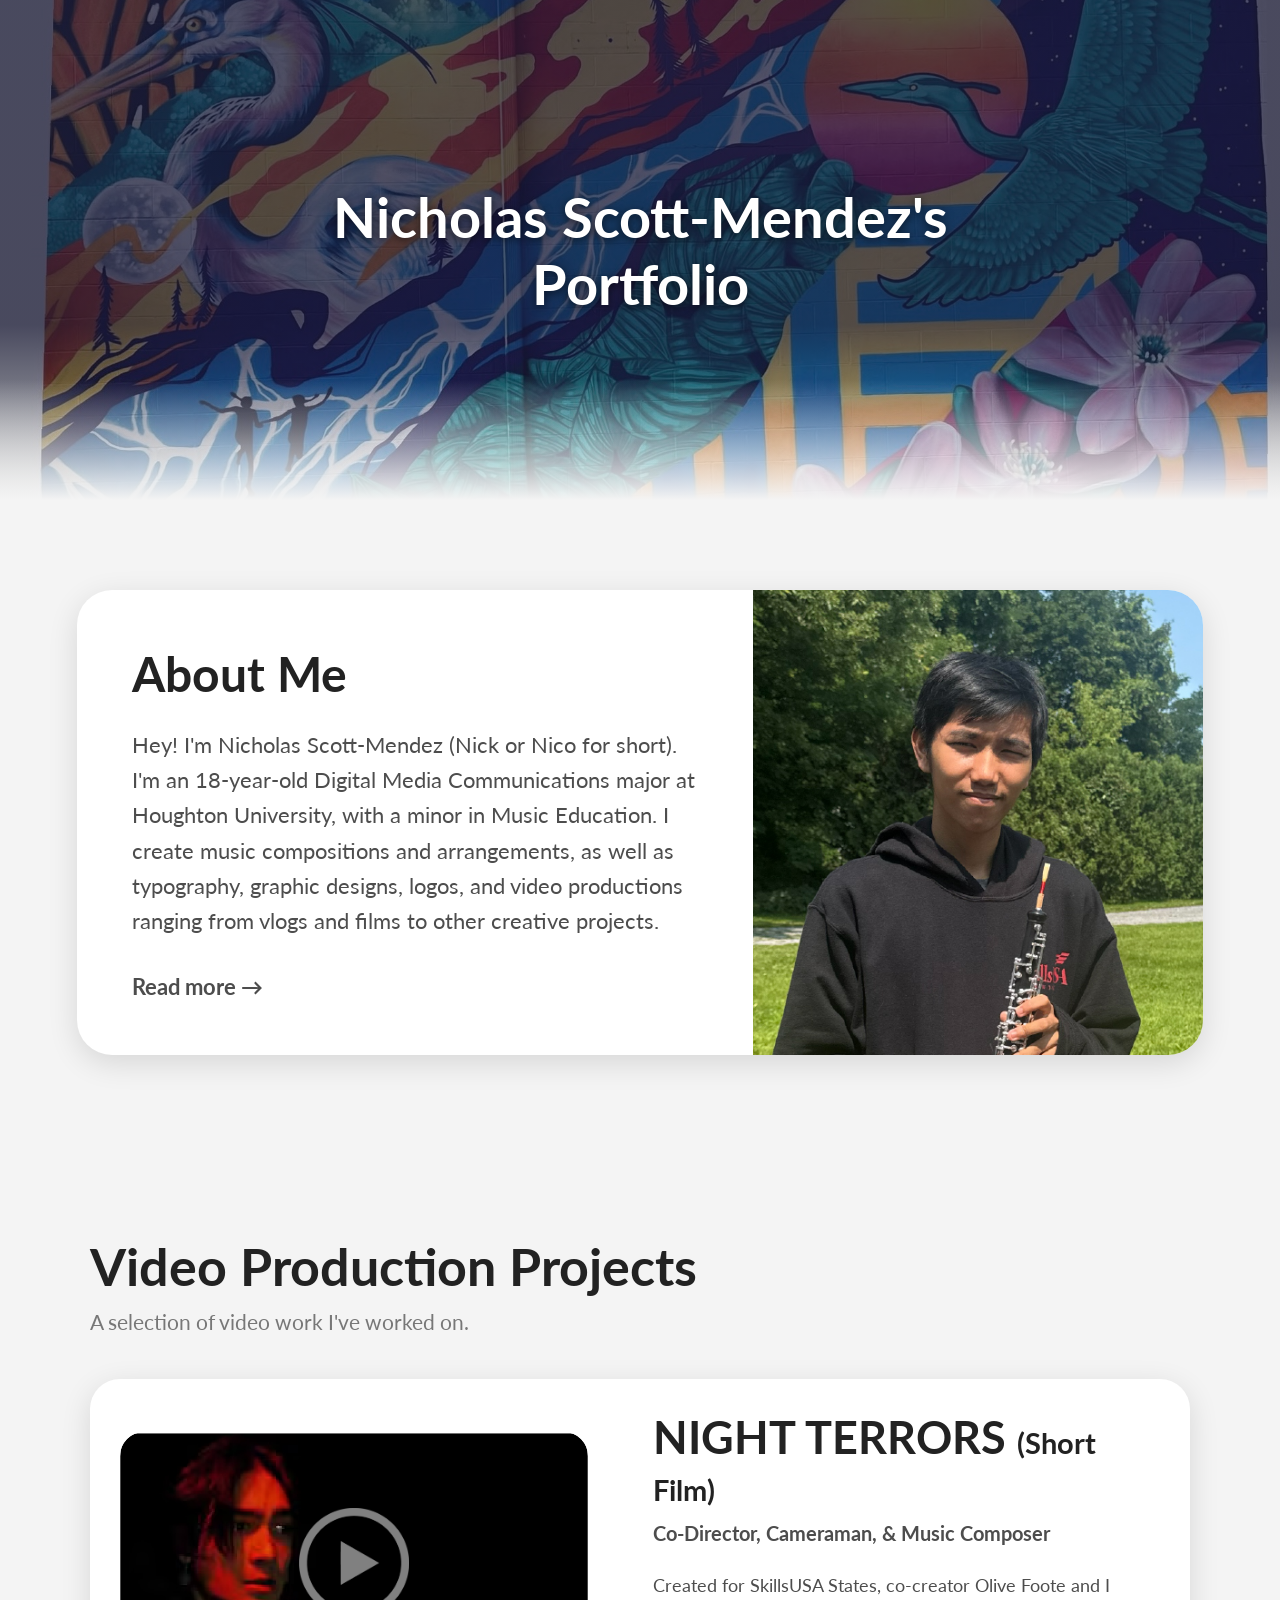
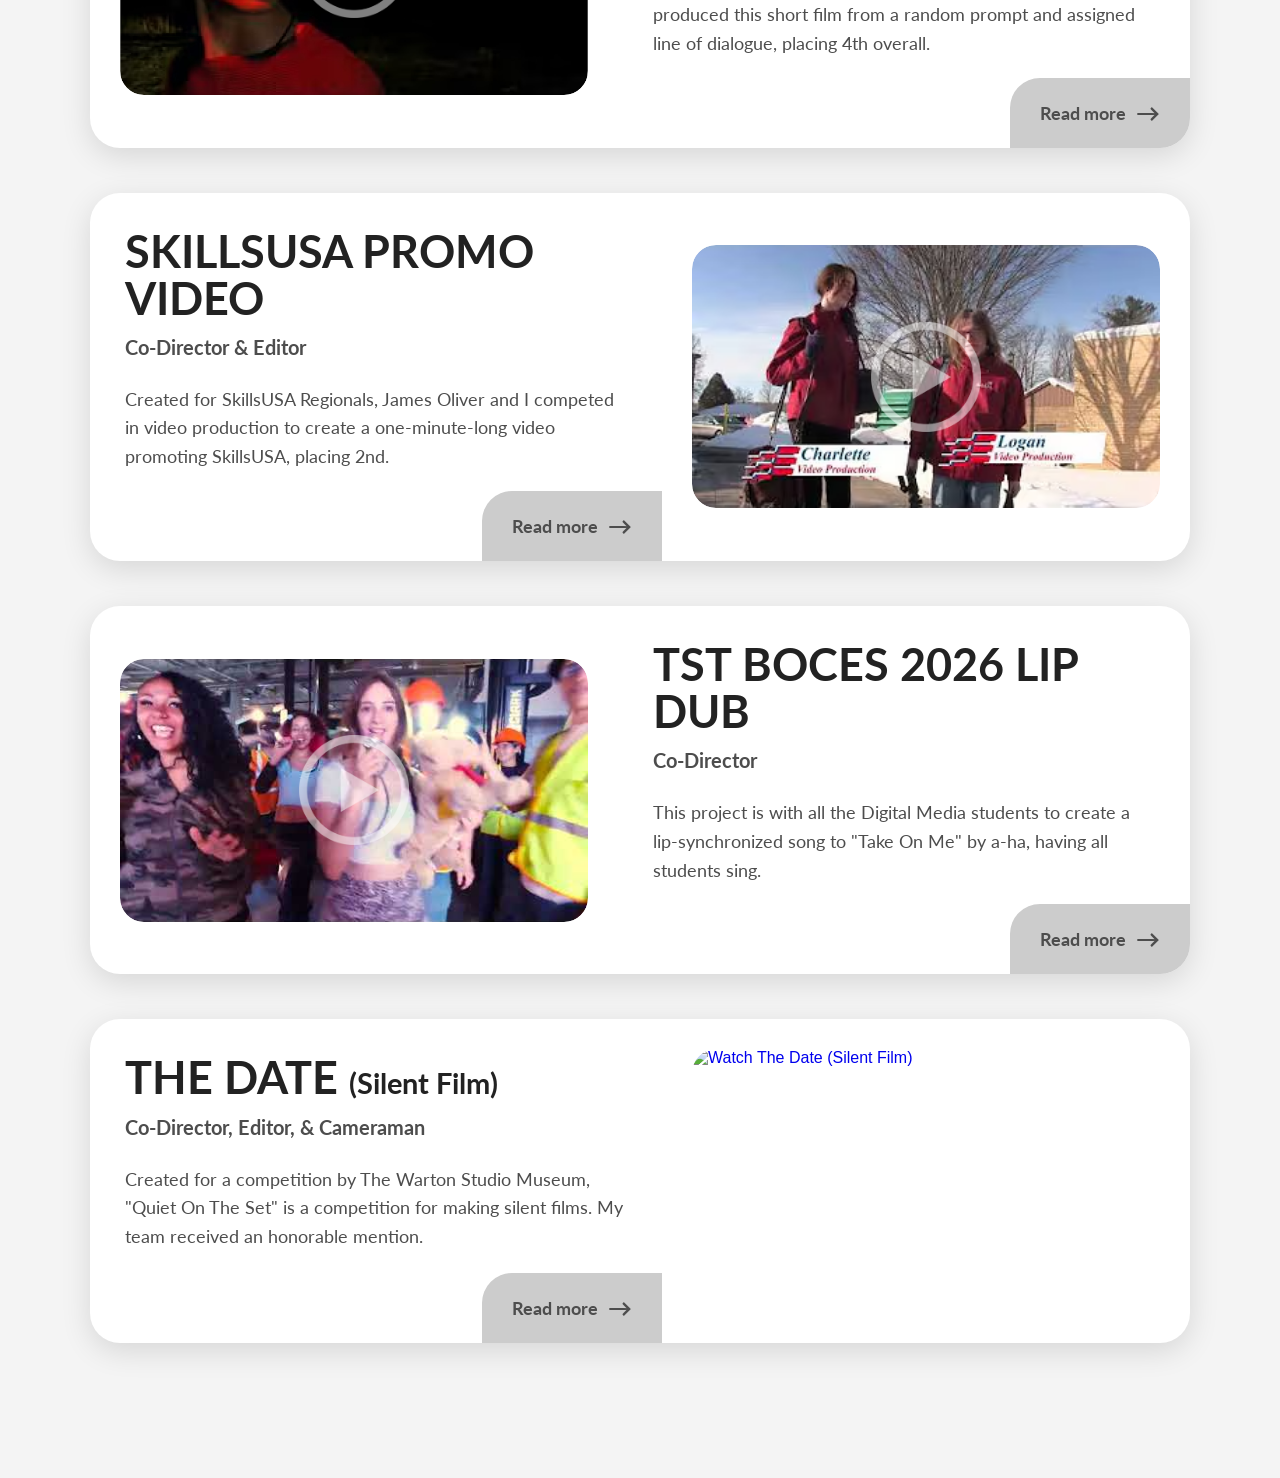
==== index.html @ 24c7ee13 "Add project card for 'The Date' silent film Added a new project card for 'The Date' silent film, inc" ====
<!DOCTYPE html>
<html lang="en">
<head>
    <meta charset="UTF-8">
    <meta name="viewport" content="width=device-width, initial-scale=1.0">

    <title>Nicholas Scott-Mendez's Portfolio</title>

    <link rel="stylesheet" href="style.css">
</head>

<body>

    <header class="banner">
        <h1>Nicholas Scott-Mendez's<br>Portfolio</h1>
    </header>


    <section class="about-section">

        <div class="about-card">

            <div class="about-content">

                <h2>About Me</h2>

                <p>
                    Hey! I'm Nicholas Scott-Mendez (Nick or Nico for short).
                    I'm an 18-year-old Digital Media Communications major at
                    Houghton University, with a minor in Music Education.
                    I create music compositions and arrangements, as well as
                    typography, graphic designs, logos, and video productions
                    ranging from vlogs and films to other creative projects.
                </p>

                <a href="about.html" class="read-more">
                    Read more →
                </a>

            </div>

            <div class="about-image">
                <img
                    src="assets/about/me.jpg"
                    alt="Nicholas Scott-Mendez"
                >
            </div>

        </div>

    </section>


    <section class="projects-section">

        <div class="section-heading">
            <h2>Video Production Projects</h2>
            <p>A selection of video work I've worked on.</p>
        </div>


        <article class="project-card">

            <div class="project-media">

                <a
                    href="https://www.youtube.com/watch?v=bDzJEKJigNI"
                    class="project-video-link"
                    target="_blank"
                    rel="noopener noreferrer"
                >

                    <img
                        class="project-thumbnail"
                        src="assets/projects/night-terrors.jpg"
                        alt="Watch Night Terrors short film"
                    >

                    <img
                        class="play-button"
                        src="assets/projects/PlayPauseButton.png"
                        alt=""
                    >

                </a>

            </div>


            <div class="project-info">

                <h3>
                    NIGHT TERRORS
                    <span>(Short Film)</span>
                </h3>

                <h4>
                    Co-Director, Cameraman, &amp; Music Composer
                </h4>

                <p>
                    Created for SkillsUSA States, co-creator Olive Foote
                    and I produced this short film from a random prompt
                    and assigned line of dialogue, placing 4th overall.
                </p>

                <a
                    href="https://www.youtube.com/watch?v=bDzJEKJigNI"
                    class="project-read-more"
                    target="_blank"
                    rel="noopener noreferrer"
                >
                    <span>Read more</span>
                    <span class="arrow">→</span>
                </a>

            </div>

        </article>

        <article class="project-card reverse">

    <div class="project-media">

        <a
            href="https://www.youtube.com/watch?v=kdyuIx5L37I"
            class="project-video-link"
            target="_blank"
            rel="noopener noreferrer"
        >

            <img
                class="project-thumbnail"
                src="assets/projects/skillsusa-promo.jpg"
                alt="Watch SkillsUSA Promo Video"
            >

            <img
                class="play-button"
                src="assets/projects/PlayPauseButton.png"
                alt=""
            >

        </a>

    </div>


    <div class="project-info">

        <h3>SKILLSUSA PROMO VIDEO</h3>

        <h4>Co-Director &amp; Editor</h4>

        <p>
            Created for SkillsUSA Regionals, James Oliver and I competed
            in video production to create a one-minute-long video
            promoting SkillsUSA, placing 2nd.
        </p>

        <a
            href="https://www.youtube.com/watch?v=kdyuIx5L37I"
            class="project-read-more"
            target="_blank"
            rel="noopener noreferrer"
        >
            <span>Read more</span>
            <span class="arrow">→</span>
        </a>

    </div>

</article>

        <article class="project-card">

    <div class="project-media">

        <a
            href="https://www.youtube.com/watch?v=pOxipVMF8qc"
            class="project-video-link"
            target="_blank"
            rel="noopener noreferrer"
        >

            <img
                class="project-thumbnail"
                src="assets/projects/tst-boces-lip-dub.jpg"
                alt="Watch TST BOCES 2026 Lip Dub"
            >

            <img
                class="play-button"
                src="assets/projects/PlayPauseButton.png"
                alt=""
            >

        </a>

    </div>


    <div class="project-info">

        <h3>TST BOCES 2026 LIP DUB</h3>

        <h4>Co-Director</h4>

        <p>
            This project is with all the Digital Media students to create
            a lip-synchronized song to "Take On Me" by a-ha, having all
            students sing.
        </p>

        <a
            href="https://www.youtube.com/watch?v=pOxipVMF8qc"
            class="project-read-more"
            target="_blank"
            rel="noopener noreferrer"
        >
            <span>Read more</span>
            <span class="arrow">→</span>
        </a>

    </div>

</article>

        <article class="project-card reverse">

    <div class="project-media">

        <a
            href="https://www.youtube.com/watch?v=2PKWmDkMCZw"
            class="project-video-link"
            target="_blank"
            rel="noopener noreferrer"
        >

            <img
                class="project-thumbnail"
                src="assets/projects/the-date.jpg"
                alt="Watch The Date (Silent Film)"
            >

            <img
                class="play-button"
                src="assets/projects/PlayPauseButton.png"
                alt=""
            >

        </a>

    </div>


    <div class="project-info">

        <h3>THE DATE <span>(Silent Film)</span></h3>

        <h4>Co-Director, Editor, &amp; Cameraman</h4>

        <p>
            Created for a competition by The Warton Studio Museum,
            "Quiet On The Set" is a competition for making silent films.
            My team received an honorable mention.
        </p>

        <a
            href="https://www.youtube.com/watch?v=2PKWmDkMCZw"
            class="project-read-more"
            target="_blank"
            rel="noopener noreferrer"
        >
            <span>Read more</span>
            <span class="arrow">→</span>
        </a>

    </div>

</article>

        
    </section>


</body>
</html>
---- style.css ----
@import url('https://fonts.googleapis.com/css2?family=Lato:wght@700&display=swap');


/* =================================
   General
   ================================= */

* {
    box-sizing: border-box;
}

body {
    margin: 0;

    font-family: Arial, sans-serif;

    background: #f4f4f4;

    color: #222222;
}


/* =================================
   Homepage Banner
   ================================= */

.banner {
    height: 500px;

    background-image:
        linear-gradient(
            to bottom,
            rgba(20, 20, 50, 0.70) 0%,
            rgba(20, 20, 50, 0.70) 65%,
            rgba(20, 20, 50, 0.00) 100%
        ),
        url("assets/banner/banner.jpg");

    background-size: cover;
    background-position: center;

    display: flex;

    align-items: center;
    justify-content: center;

    text-align: center;

    position: relative;
}

.banner h1 {
    position: relative;

    z-index: 1;

    margin: 0;

    color: white;

    font-family: "Lato", sans-serif;

    font-size: 56px;
    font-weight: 700;

    text-shadow: 0 2px 8px rgba(0, 0, 0, 0.6);
}


/* Banner fade */

.banner::after {
    content: "";

    position: absolute;

    left: 0;
    right: 0;
    bottom: 0;

    height: 120px;

    background:
        linear-gradient(
            to bottom,
            rgba(244, 244, 244, 0),
            #f4f4f4
        );

    pointer-events: none;
}


/* =================================
   Homepage About Section
   ================================= */

.about-section {
    padding: 90px 6%;

    background: #f4f4f4;
}

.about-card {
    max-width: 1300px;

    margin: 0 auto;

    display: flex;

    align-items: stretch;

    background: #ffffff;

    border-radius: 35px;

    overflow: hidden;

    box-shadow:
        0 8px 30px rgba(0, 0, 0, 0.12);
}

.about-content {
    flex: 1;

    padding: 55px;
}

.about-content h2 {
    margin: 0 0 25px;

    font-family: "Lato", sans-serif;

    font-size: 48px;
    font-weight: 700;
}

.about-content p {
    margin: 0 0 35px;

    font-family: "Lato", sans-serif;

    font-size: 22px;

    line-height: 1.6;

    color: #4d4d4d;
}

.read-more {
    font-family: "Lato", sans-serif;

    font-size: 22px;
    font-weight: 700;

    color: #4d4d4d;

    text-decoration: none;
}

.read-more:hover {
    text-decoration: underline;
}

.about-image {
    width: 40%;

    min-height: 350px;
}

.about-image img {
    width: 100%;
    height: 100%;

    object-fit: cover;

    object-position: center;

    display: block;
}


/* =================================
   Navigation
   ================================= */

.navbar {
    width: 100%;

    display: flex;

    justify-content: center;
    align-items: center;

    gap: 40px;

    padding: 22px 30px;

    background: #ffffff;

    box-shadow:
        0 2px 10px rgba(0, 0, 0, 0.08);
}

.navbar a {
    font-family: "Lato", sans-serif;

    font-size: 20px;
    font-weight: 700;

    color: #4d4d4d;

    text-decoration: none;

    transition: color 0.2s ease;
}

.navbar a:hover,
.navbar a.active {
    color: #333366;
}


/* =================================
   About Page
   ================================= */

.about-page {
    max-width: 1200px;

    margin: 0 auto;

    padding: 80px 6%;
}

.about-header {
    text-align: center;

    margin-bottom: 70px;
}

.about-header h1 {
    margin: 0 0 15px;

    font-family: "Lato", sans-serif;

    font-size: 64px;
    font-weight: 700;

    color: #222222;
}

.about-header p {
    margin: 0;

    font-family: "Lato", sans-serif;

    font-size: 22px;

    color: #4d4d4d;
}


/* About introduction */

.about-introduction {
    display: flex;

    align-items: stretch;

    margin-bottom: 90px;

    background: #ffffff;

    border-radius: 35px;

    overflow: hidden;

    box-shadow:
        0 8px 30px rgba(0, 0, 0, 0.12);
}

.about-introduction-image {
    width: 40%;

    min-height: 400px;
}

.about-introduction-image img {
    width: 100%;
    height: 100%;

    display: block;

    object-fit: cover;
}

.about-introduction-text {
    flex: 1;

    padding: 55px;
}

.about-introduction-text h2 {
    margin: 0 0 25px;

    font-family: "Lato", sans-serif;

    font-size: 46px;
    font-weight: 700;

    color: #222222;
}

.about-introduction-text p {
    margin: 0 0 25px;

    font-family: "Lato", sans-serif;

    font-size: 21px;

    line-height: 1.7;

    color: #4d4d4d;
}


/* =================================
   About Page Chat Sections
   ================================= */

.conversation-section {
    margin-bottom: 100px;
}

.conversation-title {
    margin-bottom: 50px;
}

.conversation-title h2 {
    margin: 0 0 10px;

    font-family: "Lato", sans-serif;

    font-size: 44px;
    font-weight: 700;

    color: #222222;
}

.conversation-title p {
    margin: 0;

    font-family: "Lato", sans-serif;

    font-size: 20px;

    color: #777777;
}


/* Questions - right side */

.chat-question {
    width: fit-content;

    max-width: 70%;

    margin: 0 0 25px auto;

    padding: 18px 25px;

    background: #333366;

    color: #ffffff;

    border-radius: 25px 25px 6px 25px;

    box-shadow:
        0 4px 15px rgba(0, 0, 0, 0.10);
}

.chat-question p {
    margin: 0;

    font-family: "Lato", sans-serif;

    font-size: 20px;
    font-weight: 700;

    line-height: 1.5;
}


/* Answers - left side */

.chat-answer {
    width: fit-content;

    max-width: 75%;

    margin: 0 auto 40px 0;

    padding: 22px 28px;

    background: #ffffff;

    color: #4d4d4d;

    border-radius: 25px 25px 25px 6px;

    box-shadow:
        0 6px 22px rgba(0, 0, 0, 0.10);
}

.chat-answer p {
    margin: 0 0 18px;

    font-family: "Lato", sans-serif;

    font-size: 20px;

    line-height: 1.7;
}

.chat-answer p:last-child {
    margin-bottom: 0;
}


/* =================================
   Video Production Projects
   ================================= */

.projects-section {
    padding: 90px 6%;

    background: #f4f4f4;
}

.section-heading {
    max-width: 1100px;

    margin: 0 auto 45px;
}

.section-heading h2 {
    margin: 0 0 12px;

    font-family: "Lato", sans-serif;

    font-size: 52px;
    font-weight: 700;

    color: #222222;
}

.section-heading p {
    margin: 0;

    font-family: "Lato", sans-serif;

    font-size: 21px;

    color: #777777;
}


/* =================================
   Project Card
   ================================= */

.project-card {
    position: relative;

    display: flex;

    align-items: stretch;

    max-width: 1100px;

    margin: 0 auto 45px;

    background: #ffffff;

    border-radius: 30px;

    overflow: hidden;

    box-shadow:
        0 8px 30px rgba(0, 0, 0, 0.12);
}


/* Alternate project */

.project-card.reverse {
    flex-direction: row-reverse;
}


/* =================================
   Project Thumbnail
   ================================= */

.project-media {
    width: 48%;

    padding: 30px;

    display: flex;

    align-items: center;
    justify-content: center;
}

.project-video-link {
    position: relative;

    display: block;

    width: 100%;

    aspect-ratio: 16 / 9;

    overflow: hidden;

    cursor: pointer;

    border-radius: 24px;

    text-decoration: none;
}

.project-thumbnail {
    width: 100%;
    height: 100%;

    display: block;

    object-fit: cover;

    border-radius: 24px;

    transition:
        transform 0.25s ease;
}

.project-video-link:hover .project-thumbnail {
    transform: scale(1.025);
}


/* =================================
   Play / Pause Button
   ================================= */

.play-button {
    position: absolute;

    left: 50%;
    top: 50%;

    width: 110px;
    height: 110px;

    transform: translate(-50%, -50%);

    pointer-events: none;

    transition:
        transform 0.25s ease,
        opacity 0.25s ease;
}

.project-video-link:hover .play-button {
    transform:
        translate(-50%, -50%)
        scale(1.08);
}


/* =================================
   Project Information
   ================================= */

.project-info {
    position: relative;

    flex: 1;

    padding: 35px 35px 90px;
}

.project-info h3 {
    margin: 0 0 12px;

    font-family: "Lato", sans-serif;

    font-size: clamp(32px, 3.5vw, 52px);

    font-weight: 700;

    line-height: 1.05;

    color: #222222;
}

.project-info h3 span {
    font-size: 0.65em;
}

.project-info h4 {
    margin: 0 0 25px;

    font-family: "Lato", sans-serif;

    font-size: 20px;
    font-weight: 700;

    line-height: 1.3;

    color: #4d4d4d;
}

.project-info p {
    margin: 0;

    font-family: "Lato", sans-serif;

    font-size: 18px;

    line-height: 1.6;

    color: #4d4d4d;
}


/* =================================
   Project Read More
   ================================= */

.project-read-more {
    position: absolute;

    right: 0;
    bottom: 0;

    width: 180px;
    height: 70px;

    display: flex;

    align-items: center;
    justify-content: center;

    gap: 10px;

    background: #cccccc;

    color: #4d4d4d;

    font-family: "Lato", sans-serif;

    font-size: 18px;
    font-weight: 700;

    text-decoration: none;

    border-top-left-radius: 30px;

    transition:
        background 0.2s ease,
        color 0.2s ease;
}

.project-read-more:hover {
    background: #bdbdbd;

    color: #222222;
}

.project-read-more .arrow {
    font-size: 24px;

    line-height: 1;
}


/* =================================
   Footer
   ================================= */

.footer {
    padding: 40px;

    text-align: center;

    color: #777777;

    font-family: "Lato", sans-serif;
}


/* =================================
   Mobile
   ================================= */

@media (max-width: 800px) {

    /* Banner */

    .banner {
        height: 400px;
    }

    .banner h1 {
        font-size: 42px;
    }


    /* Homepage About */

    .about-card {
        flex-direction: column;
    }

    .about-image {
        width: 100%;

        height: 350px;

        min-height: 0;
    }


    /* About page */

    .about-page {
        padding: 60px 5%;
    }

    .about-header h1 {
        font-size: 48px;
    }

    .about-introduction {
        flex-direction: column;
    }

    .about-introduction-image {
        width: 100%;

        height: 350px;

        min-height: 0;
    }

    .about-introduction-text {
        padding: 35px;
    }

    .about-introduction-text h2 {
        font-size: 38px;
    }


    /* Chat bubbles */

    .chat-question,
    .chat-answer {
        max-width: 90%;
    }

    .chat-question p,
    .chat-answer p {
        font-size: 18px;
    }


    /* Projects */

    .projects-section {
        padding: 70px 5%;
    }

    .section-heading h2 {
        font-size: 40px;
    }

    .project-card,
    .project-card.reverse {
        flex-direction: column;
    }

    .project-media {
        width: 100%;

        padding: 25px;
    }

    .project-video-link {
        aspect-ratio: 16 / 9;
    }

    .project-info {
        padding: 30px 30px 90px;
    }

    .project-info h3 {
        font-size: 38px;
    }

    .project-info h4 {
        font-size: 18px;
    }

    .project-info p {
        font-size: 17px;
    }

    .project-read-more {
        width: 170px;

        height: 65px;
    }

    .play-button {
        width: 85px;
        height: 85px;
    }
}
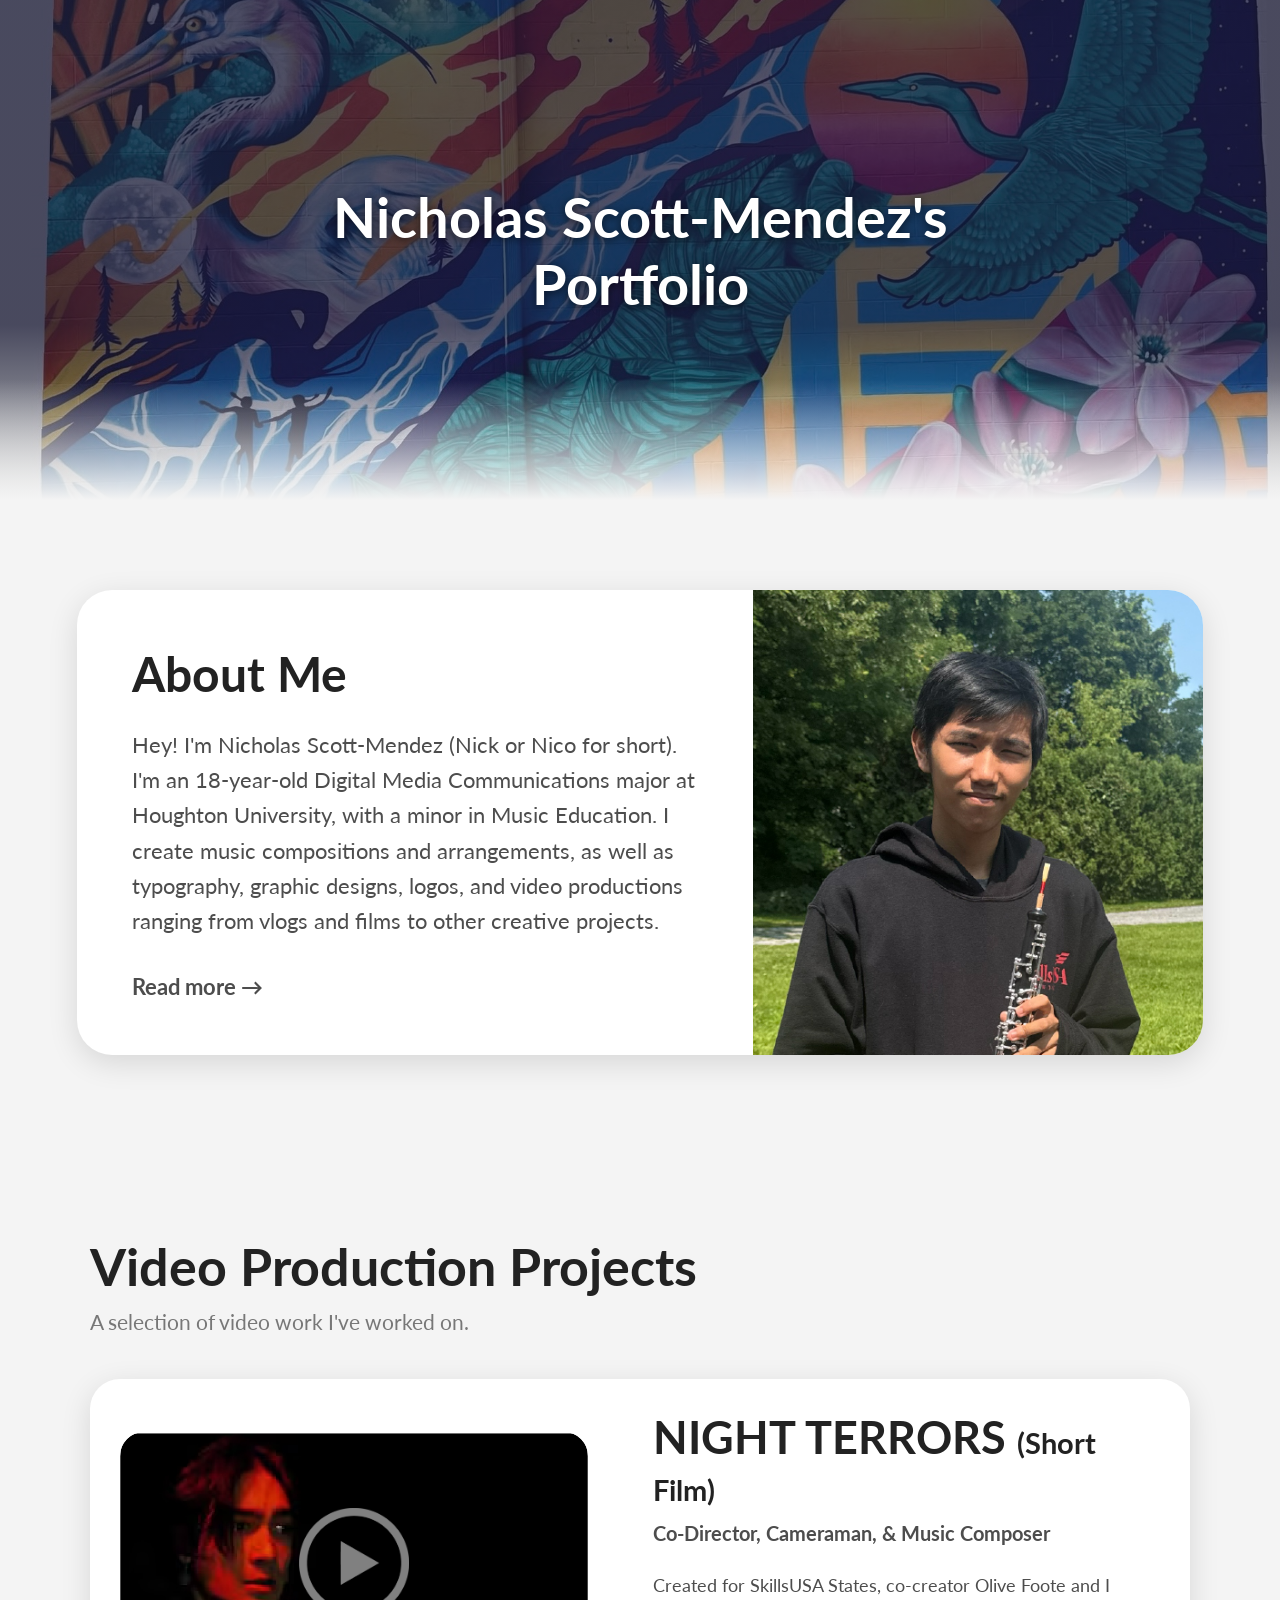
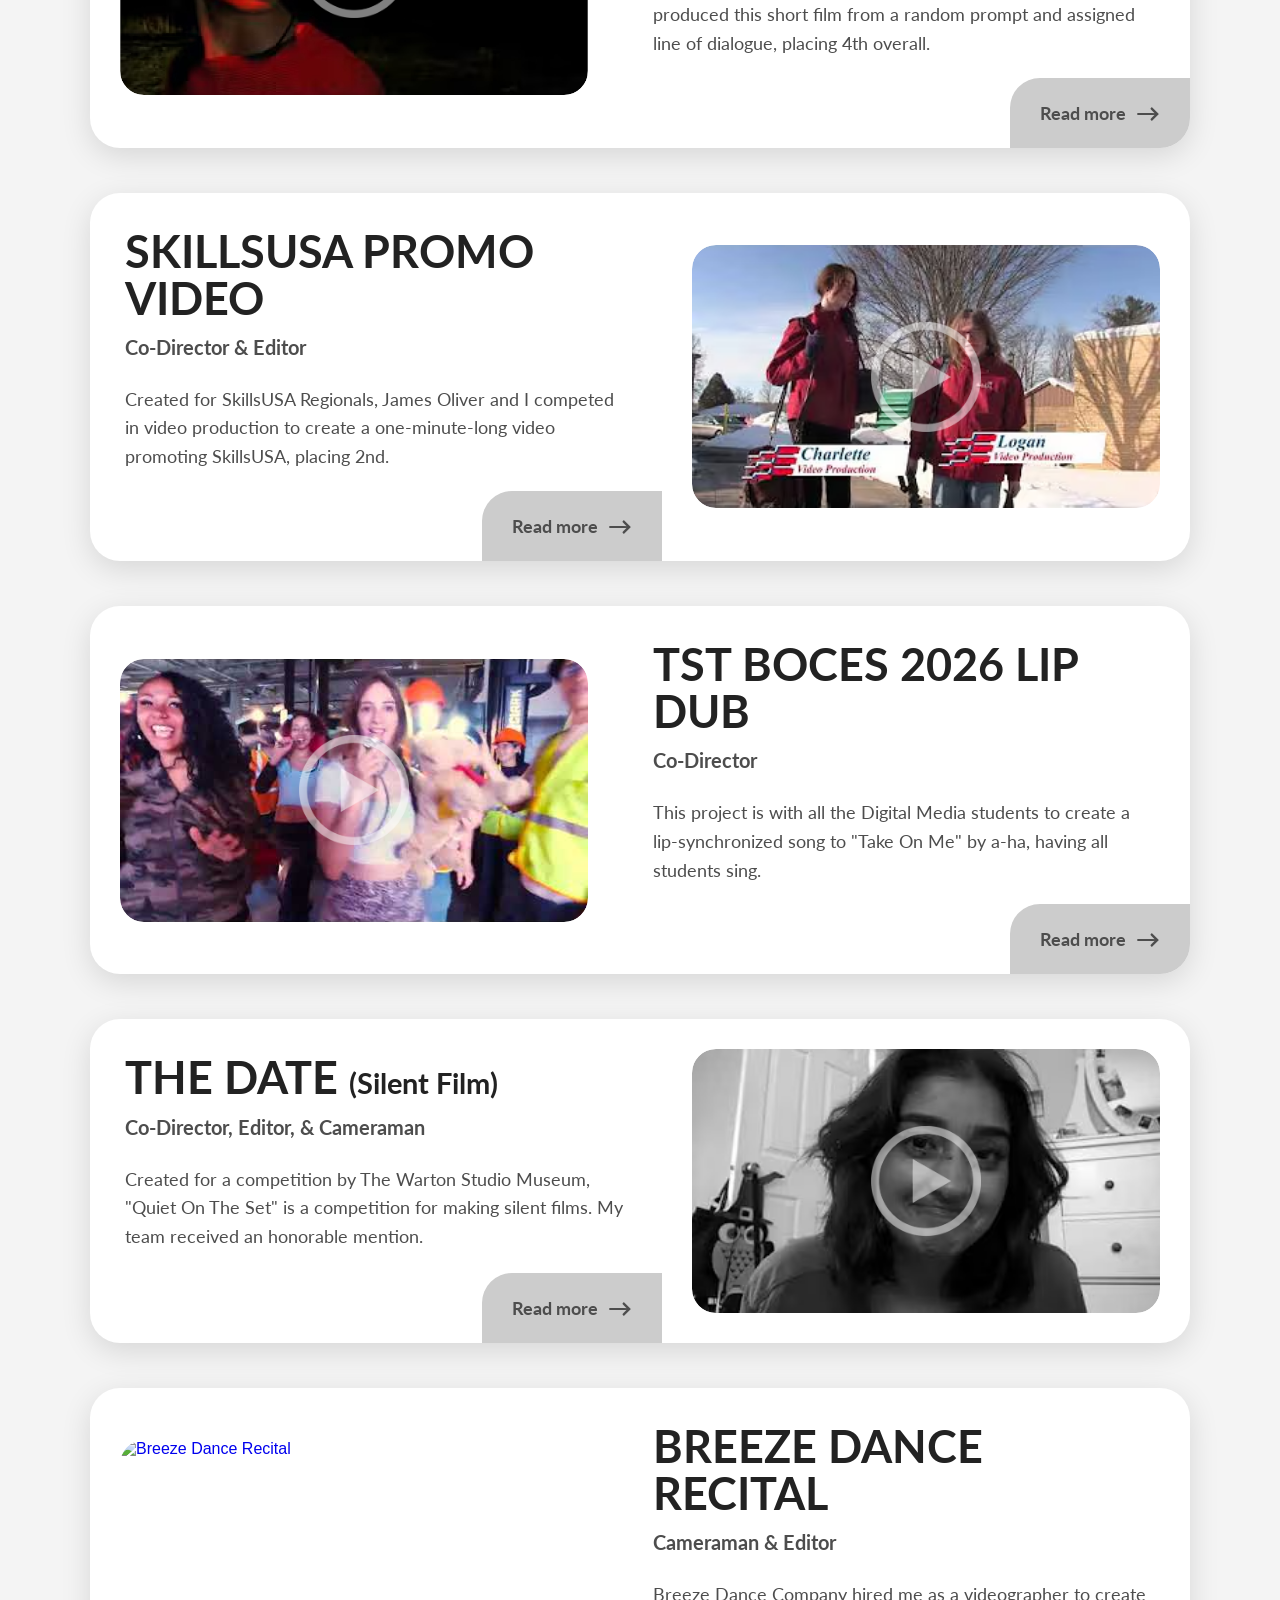
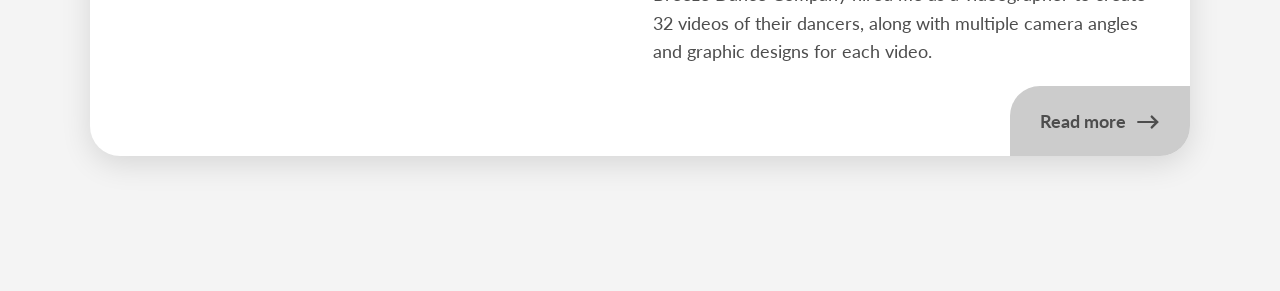
==== commit 202c130a: "Add Breeze Dance Recital project card Added a new project card for the Breeze Dance Recital, includi" ====
--- a/index.html
+++ b/index.html
@@ -280,6 +280,59 @@
 
 </article>
 
+        <article class="project-card">
+
+    <div class="project-media">
+
+        <a
+            href="YOUR_BREEZE_VIDEO_LINK"
+            class="project-video-link"
+            target="_blank"
+            rel="noopener noreferrer"
+        >
+
+            <img
+                class="project-thumbnail"
+                src="assets/projects/breeze-dance-recital.jpg"
+                alt="Breeze Dance Recital"
+            >
+
+            <img
+                class="play-button"
+                src="assets/projects/PlayPauseButton.png"
+                alt=""
+            >
+
+        </a>
+
+    </div>
+
+
+    <div class="project-info">
+
+        <h3>BREEZE DANCE RECITAL</h3>
+
+        <h4>Cameraman &amp; Editor</h4>
+
+        <p>
+            Breeze Dance Company hired me as a videographer to create
+            32 videos of their dancers, along with multiple camera angles
+            and graphic designs for each video.
+        </p>
+
+        <a
+            href="YOUR_BREEZE_VIDEO_LINK"
+            class="project-read-more"
+            target="_blank"
+            rel="noopener noreferrer"
+        >
+            <span>Read more</span>
+            <span class="arrow">→</span>
+        </a>
+
+    </div>
+
+</article>
         
     </section>
 
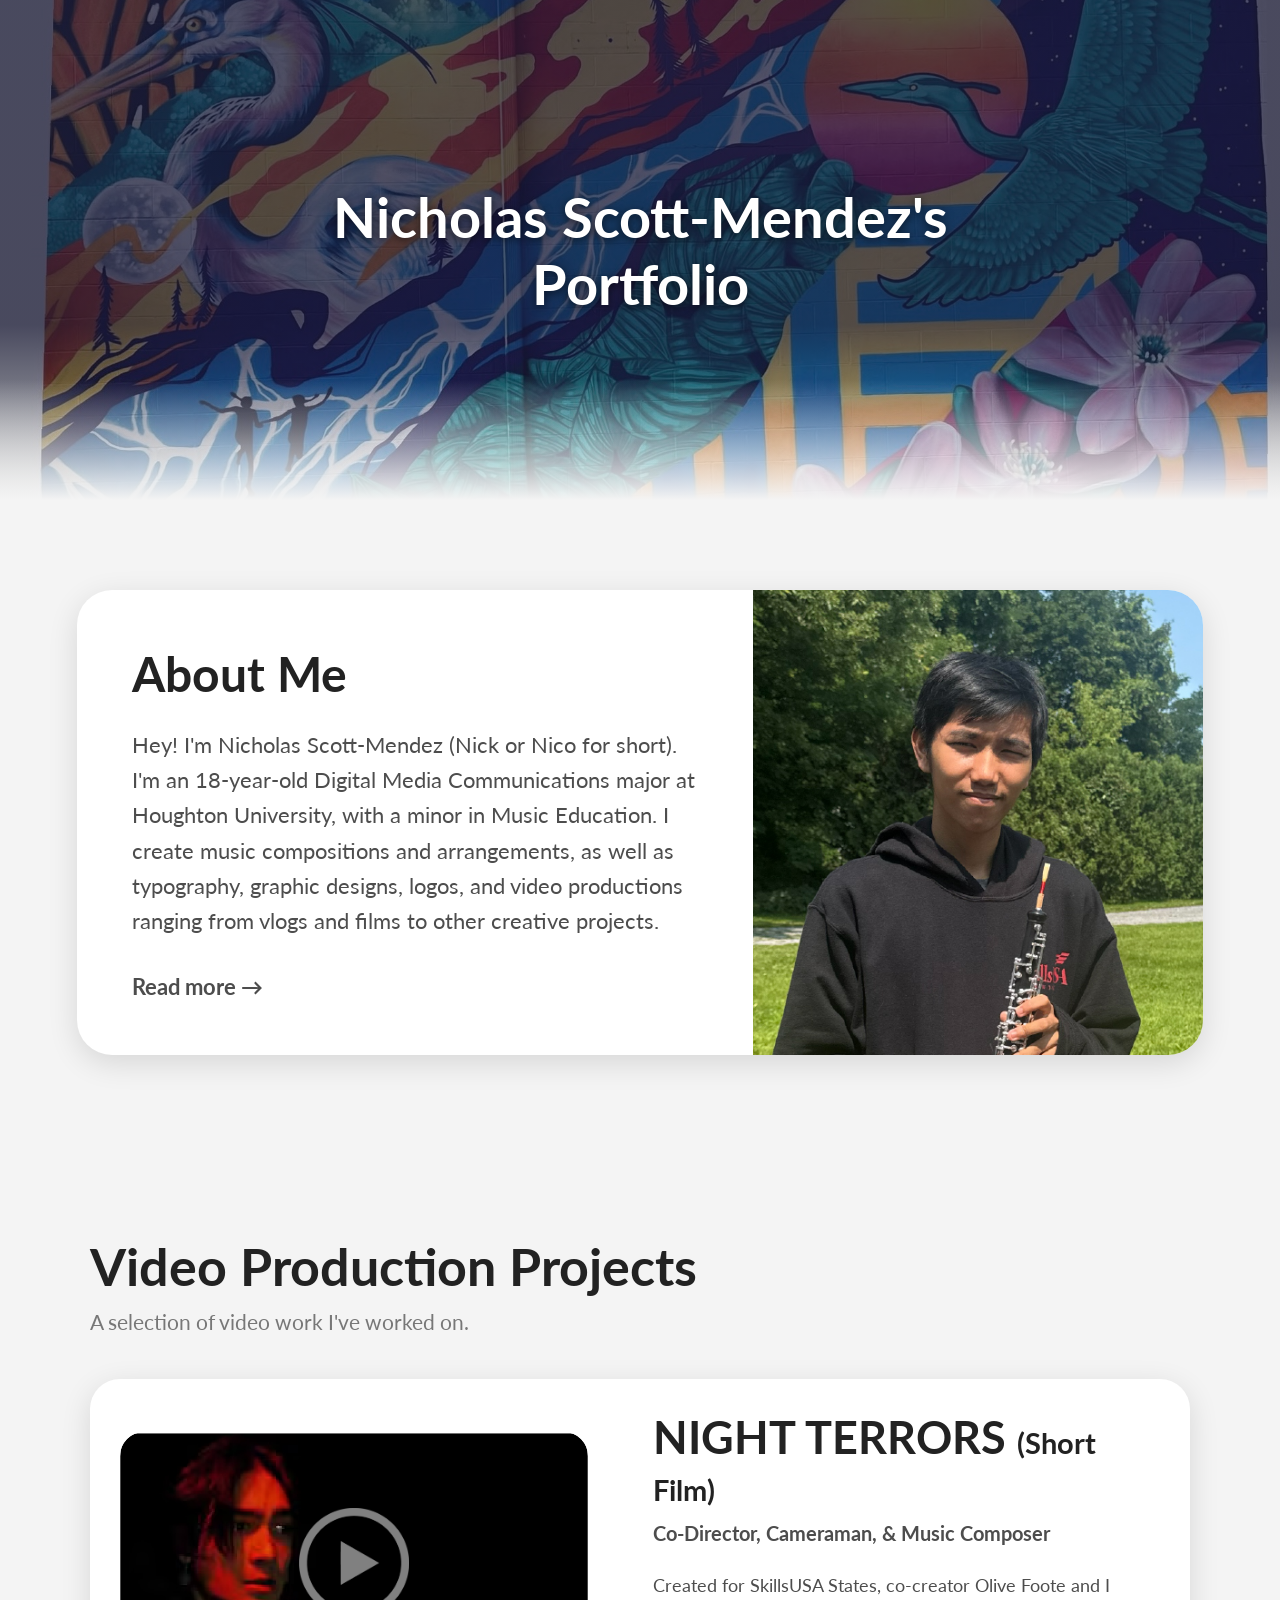
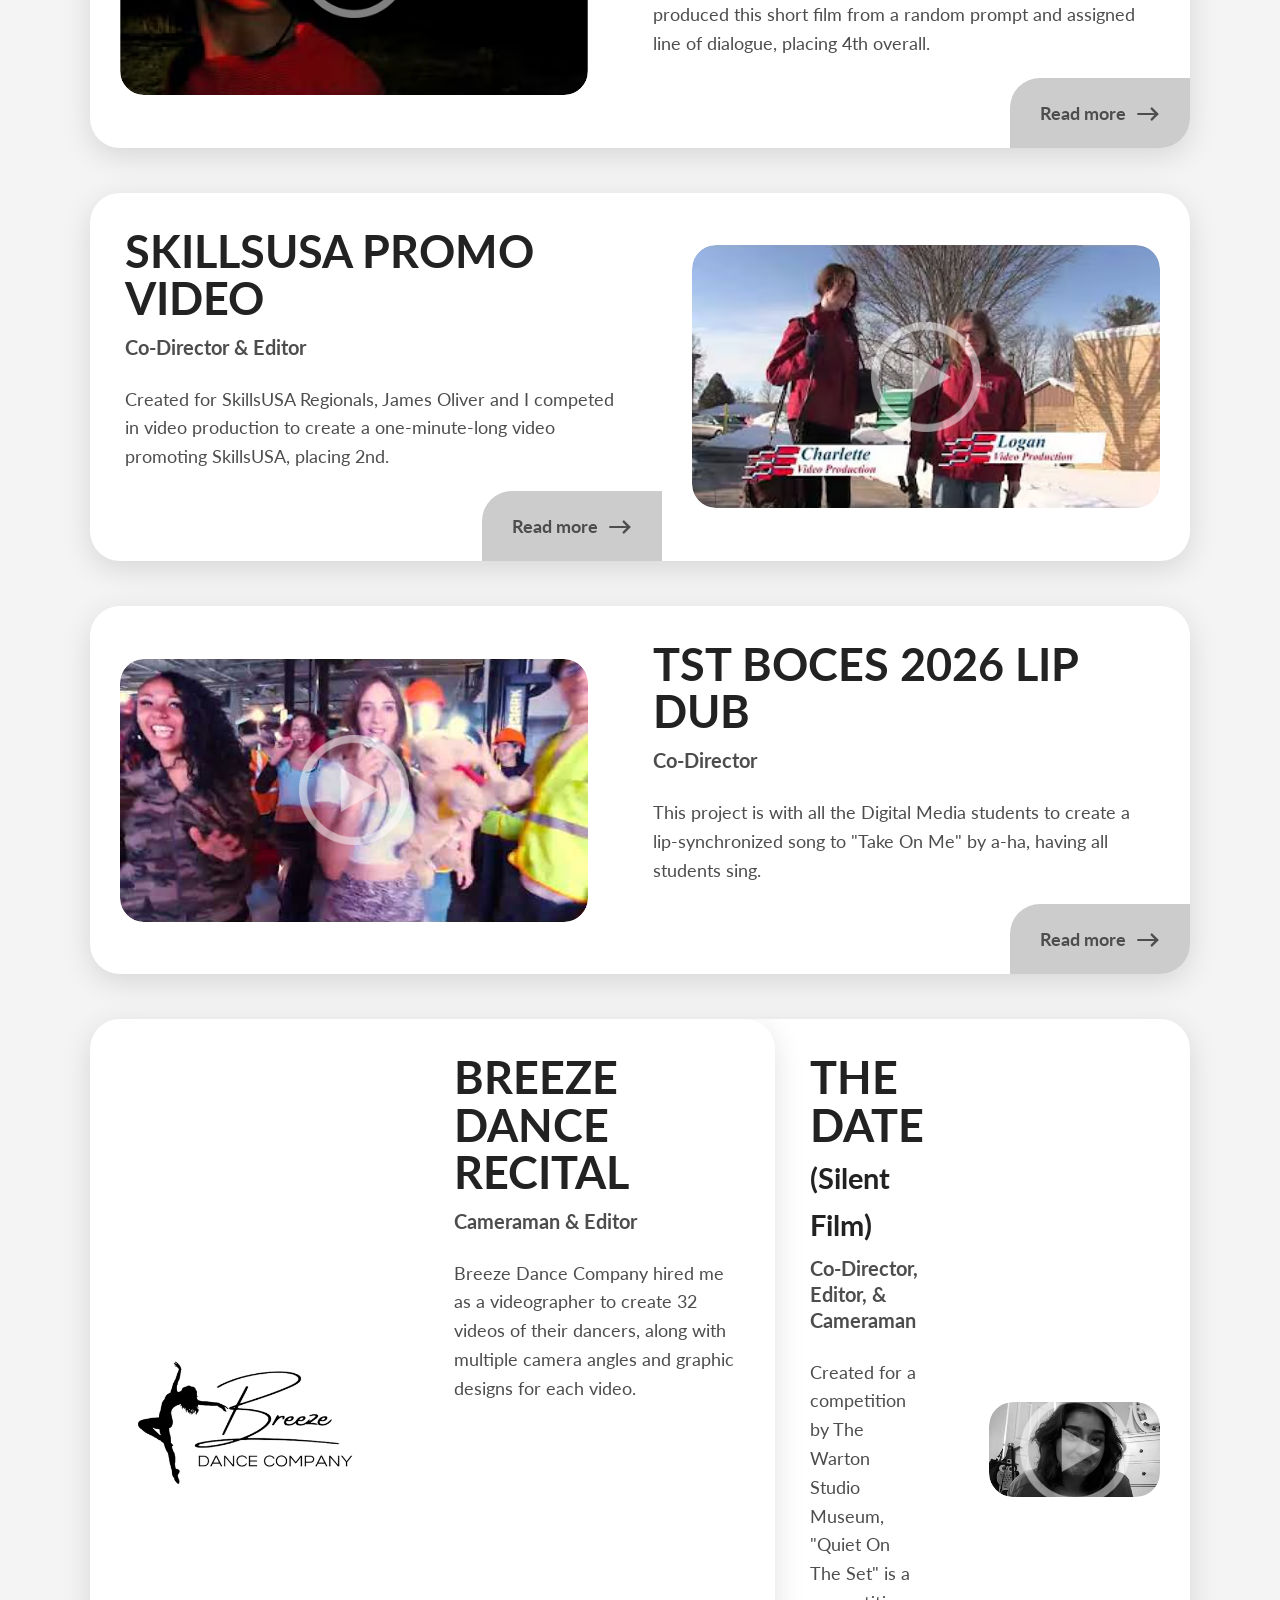
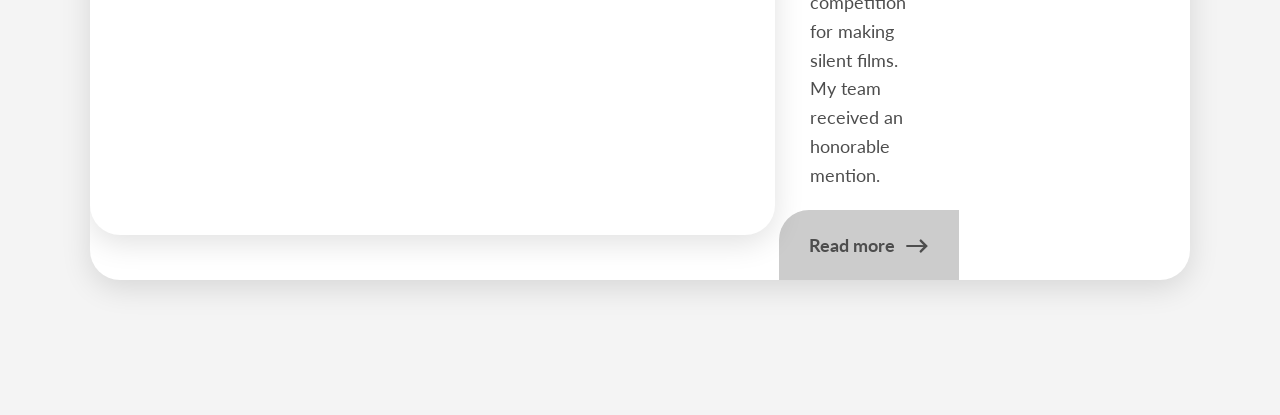
==== commit 5eb30f7e: "Refactor project card layout in index.html Removed video link and play button from project card." ====
--- a/index.html
+++ b/index.html
@@ -278,18 +278,11 @@
 
     </div>
 
-</article>
-
-        <article class="project-card">
+<article class="project-card">
 
     <div class="project-media">
 
-        <a
-            href="YOUR_BREEZE_VIDEO_LINK"
-            class="project-video-link"
-            target="_blank"
-            rel="noopener noreferrer"
-        >
+        <div class="project-image-only">
 
             <img
                 class="project-thumbnail"
@@ -297,13 +290,7 @@
                 alt="Breeze Dance Recital"
             >
 
-            <img
-                class="play-button"
-                src="assets/projects/PlayPauseButton.png"
-                alt=""
-            >
-
-        </a>
+        </div>
 
     </div>
 
@@ -320,16 +307,6 @@
             and graphic designs for each video.
         </p>
 
-        <a
-            href="YOUR_BREEZE_VIDEO_LINK"
-            class="project-read-more"
-            target="_blank"
-            rel="noopener noreferrer"
-        >
-            <span>Read more</span>
-            <span class="arrow">→</span>
-        </a>
-
     </div>
 
 </article>
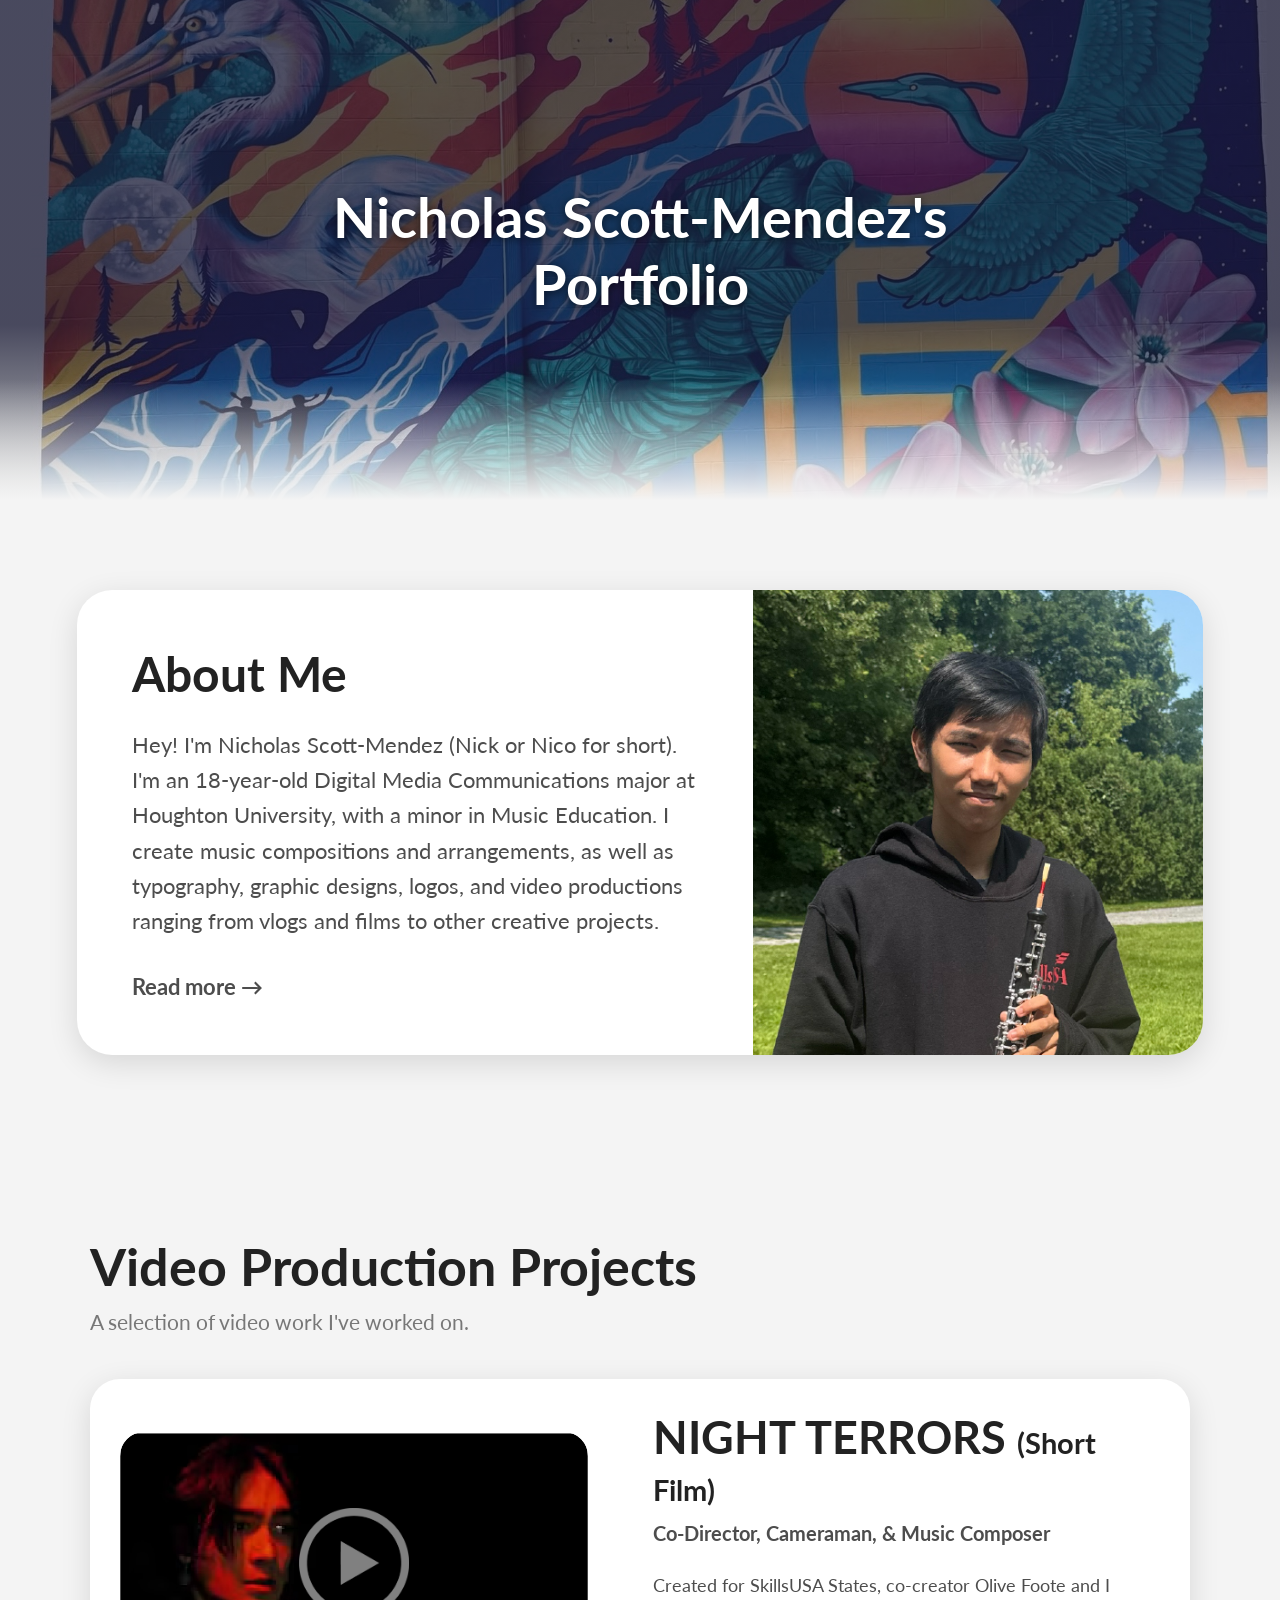
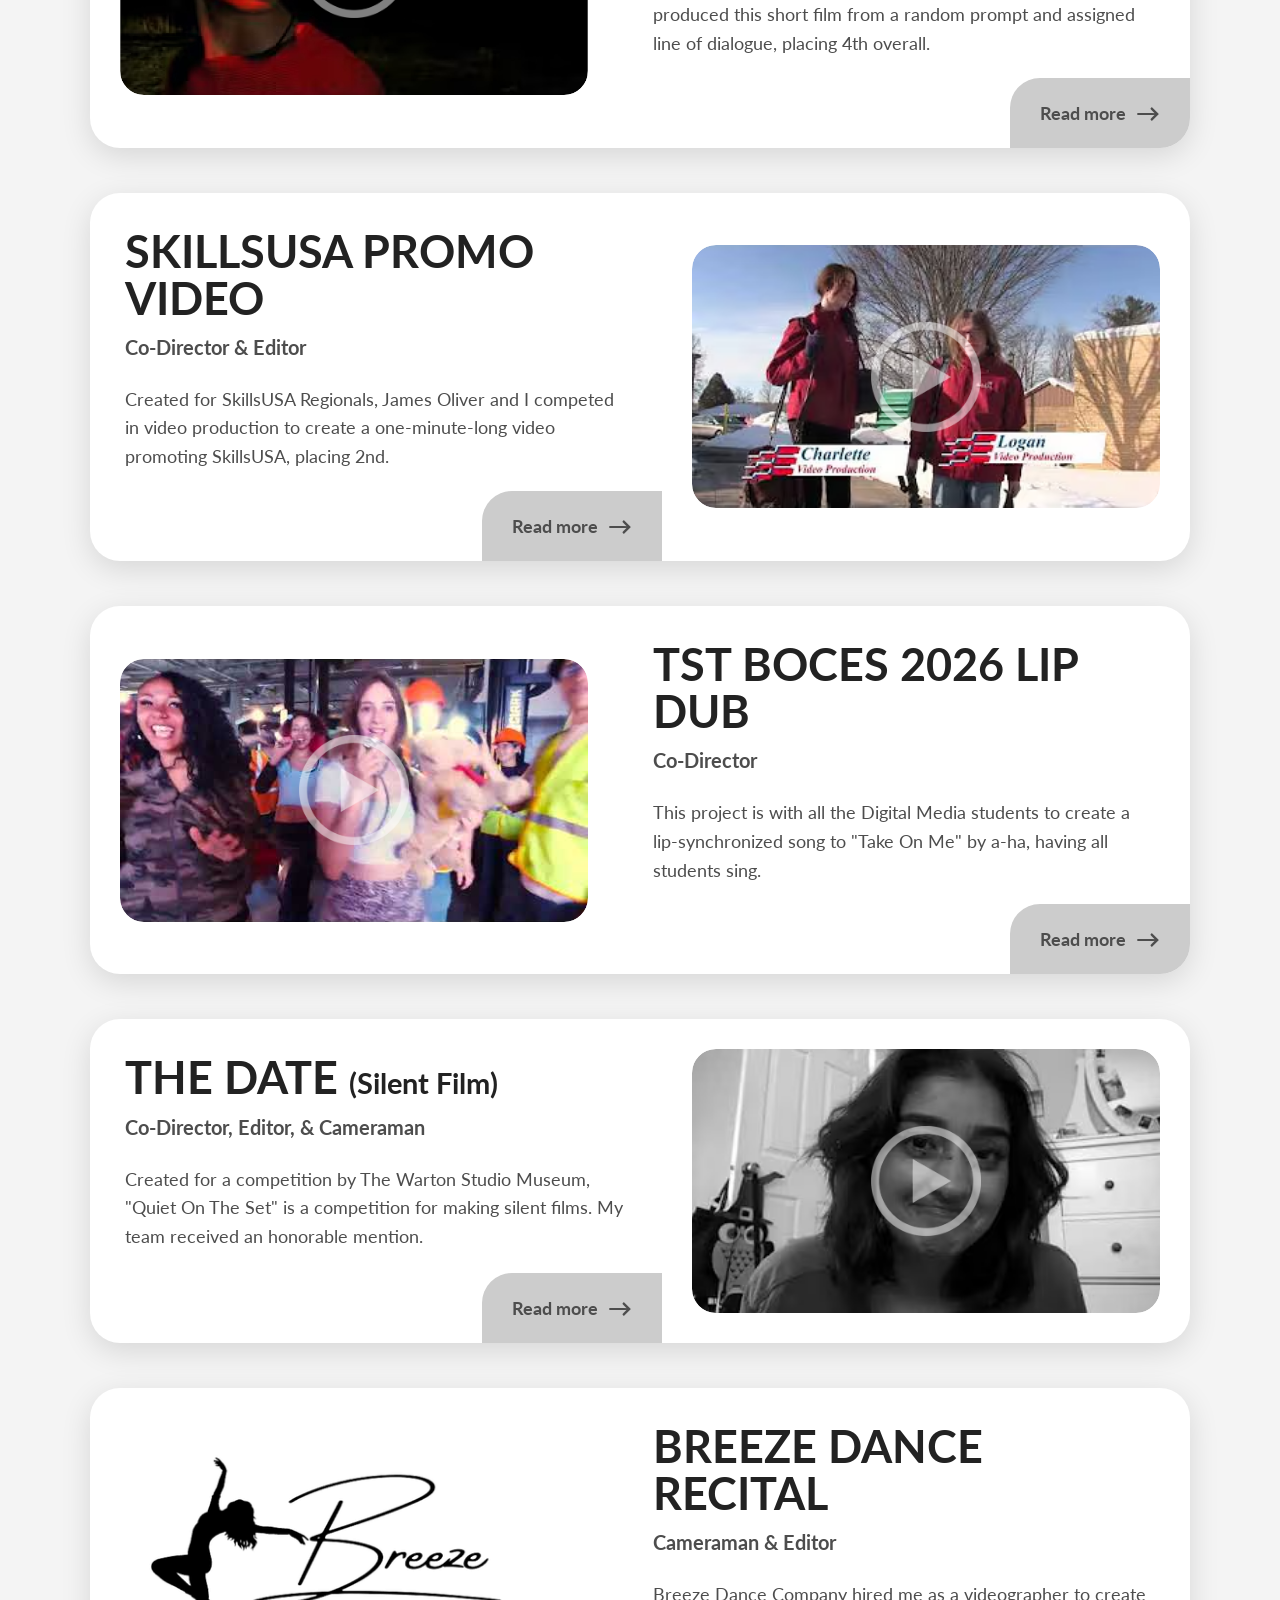
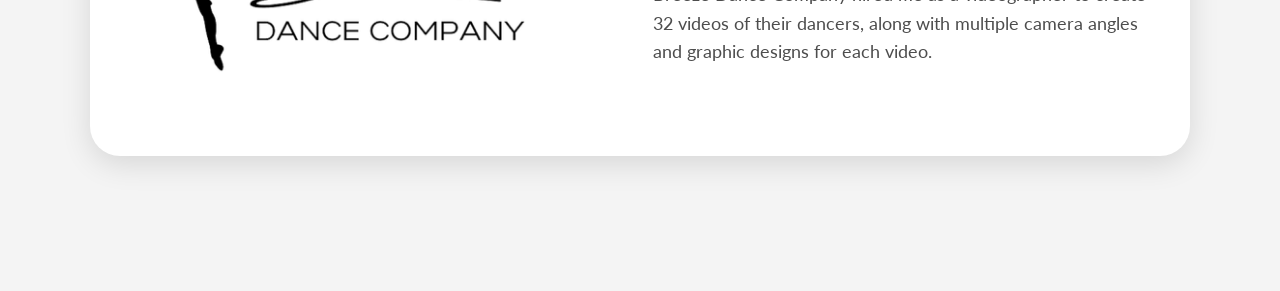
==== commit 41f2ecff: "Fix HTML structure by closing article tag" ====
--- a/index.html
+++ b/index.html
@@ -277,7 +277,7 @@
         </a>
 
     </div>
-
+</article>
 <article class="project-card">
 
     <div class="project-media">
--- a/style.css
+++ b/style.css
@@ -830,3 +830,24 @@
         height: 85px;
     }
 }
+
+.project-image-only {
+    display: block;
+
+    width: 100%;
+
+    aspect-ratio: 16 / 9;
+
+    overflow: hidden;
+
+    border-radius: 24px;
+}
+
+.project-image-only .project-thumbnail {
+    width: 100%;
+    height: 100%;
+
+    display: block;
+
+    object-fit: cover;
+}
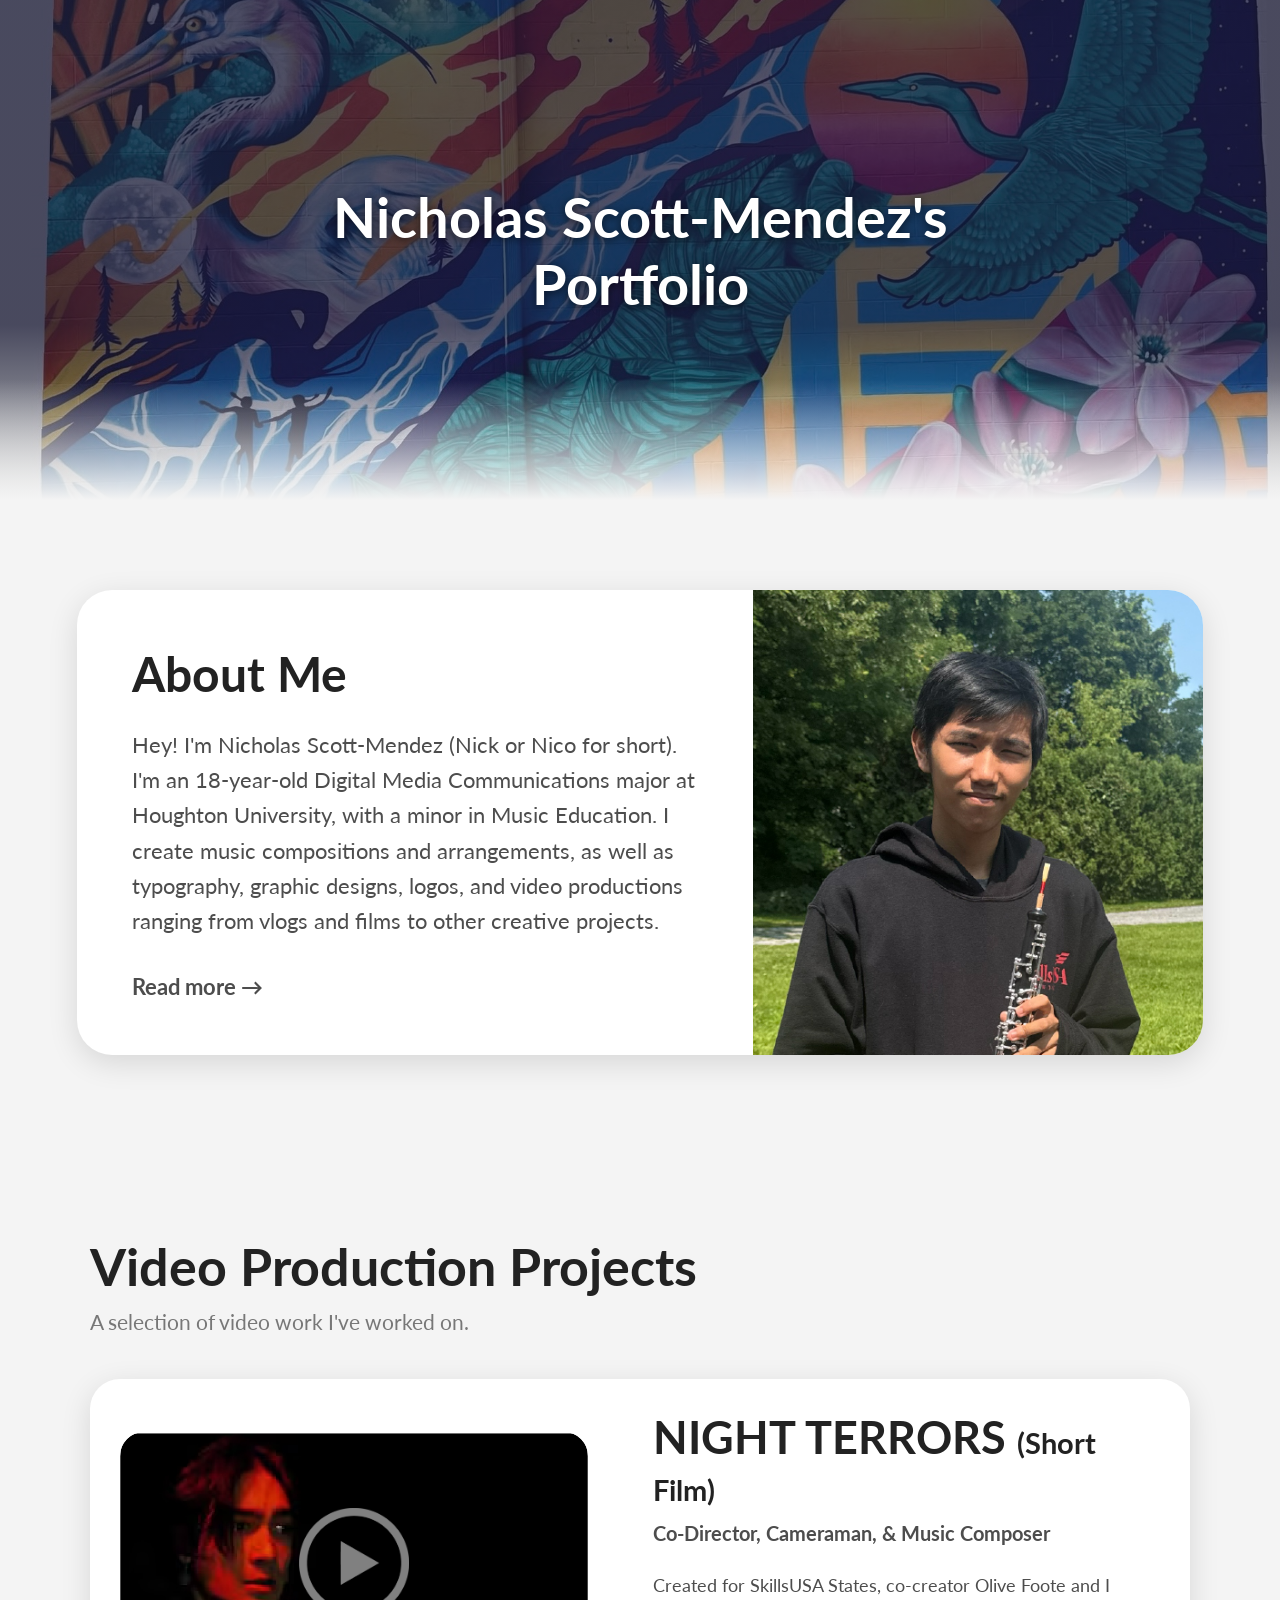
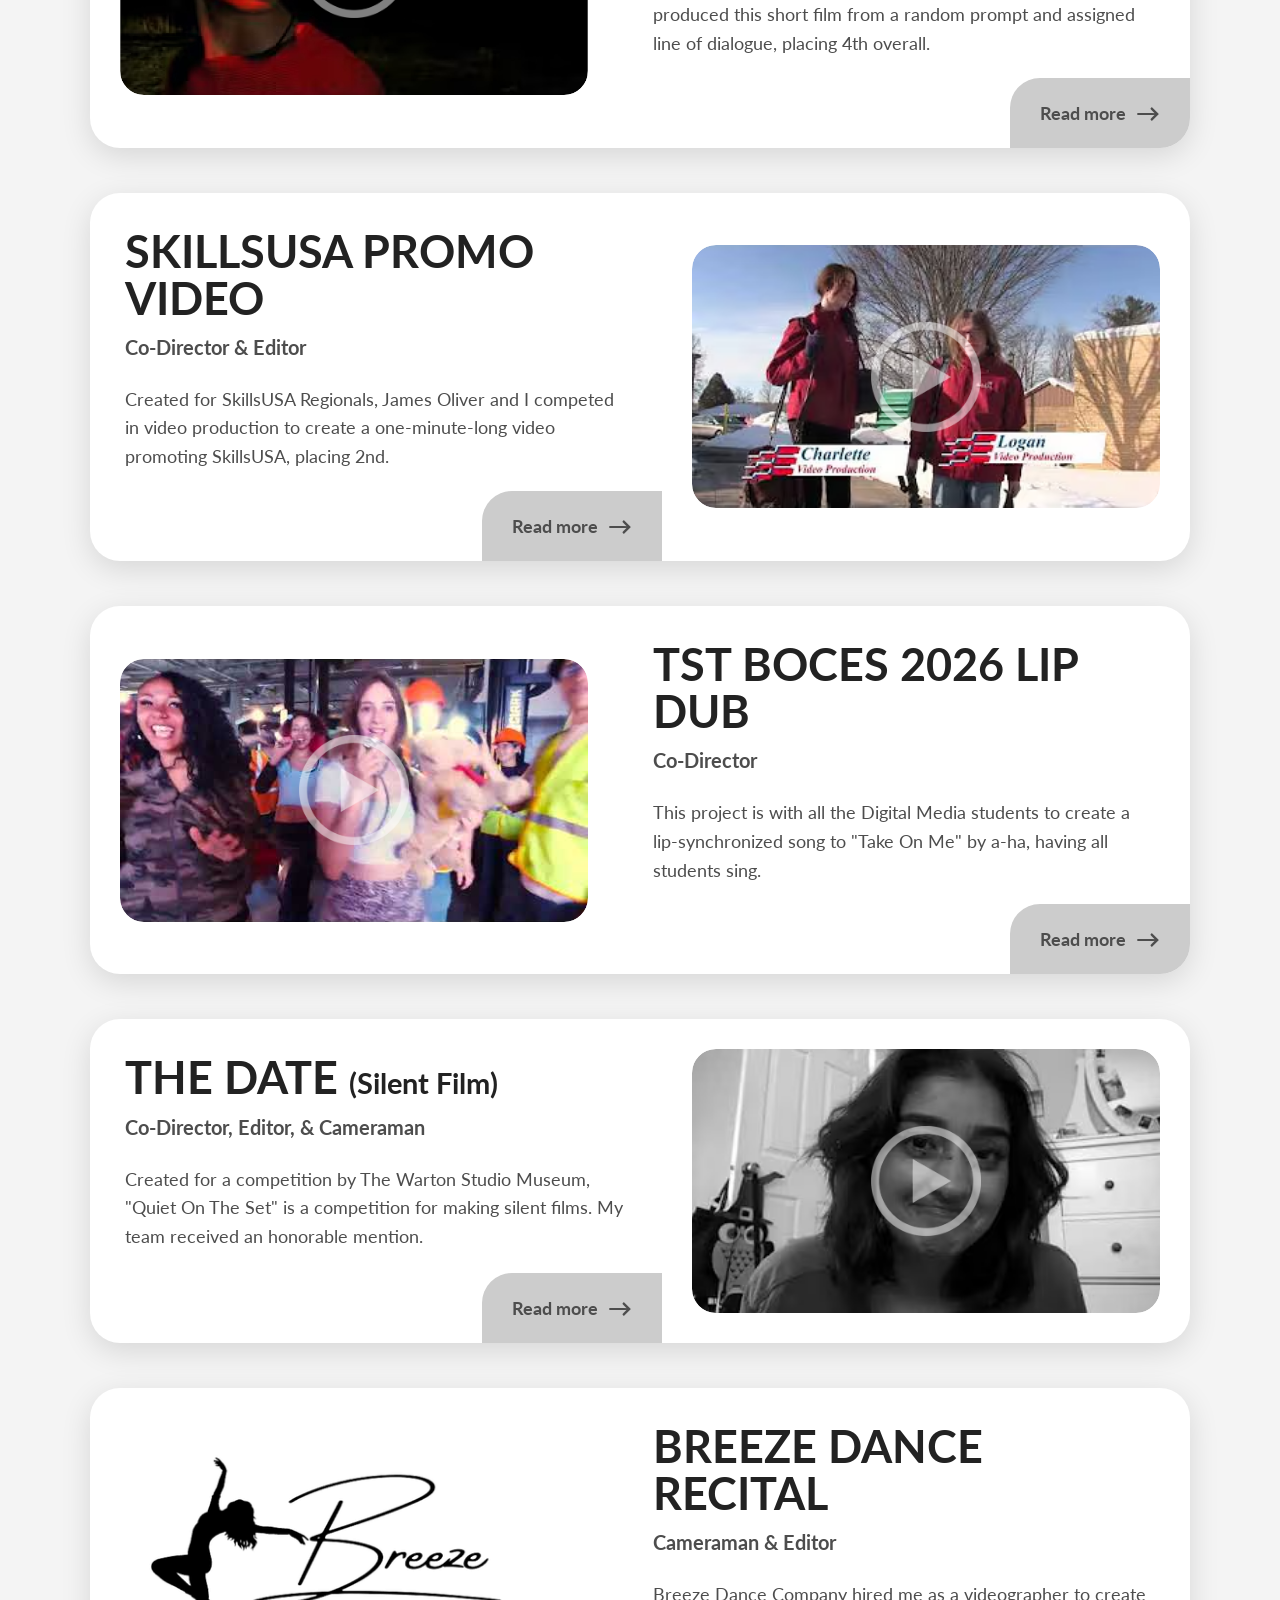
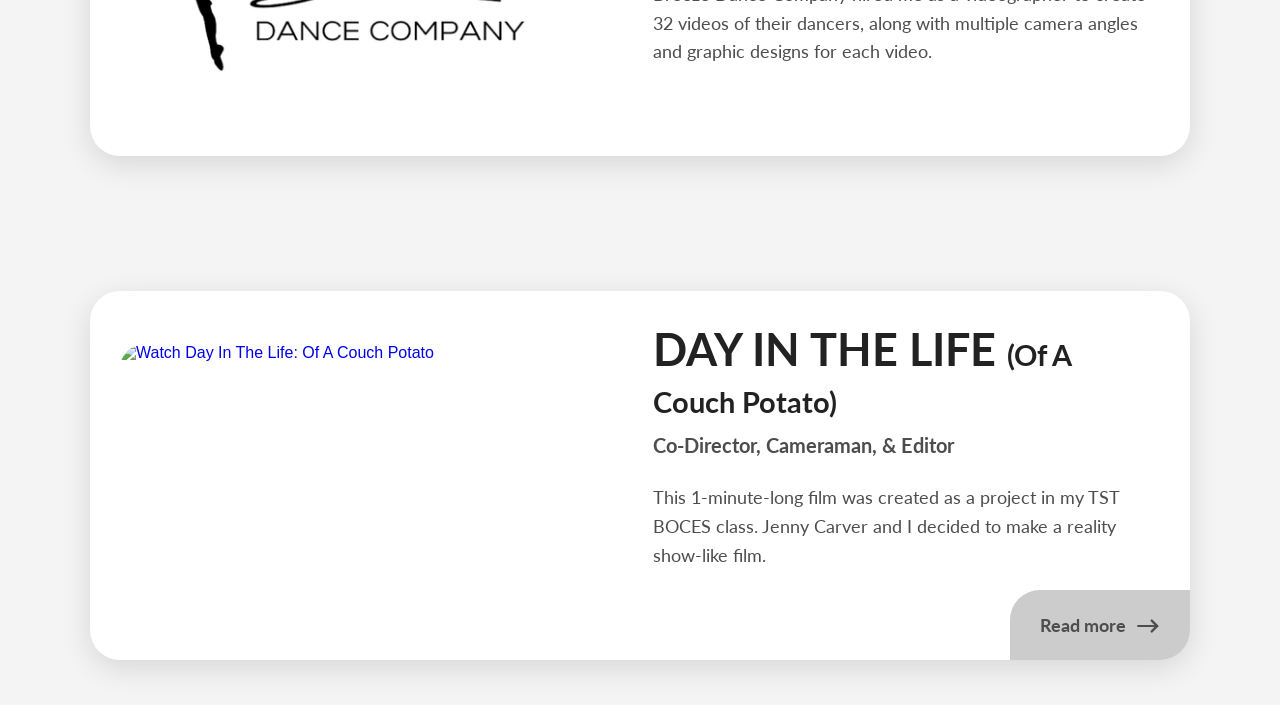
==== commit 0f98792c: "Add project card for 'Day In The Life' video Added a new project card for 'Day In The Life' video wi" ====
--- a/index.html
+++ b/index.html
@@ -313,6 +313,63 @@
         
     </section>
 
+    <article class="project-card">
+
+    <div class="project-media">
+
+        <a
+            href="https://youtu.be/pCBR0Z5wsMM"
+            class="project-video-link"
+            target="_blank"
+            rel="noopener noreferrer"
+        >
+
+            <img
+                class="project-thumbnail"
+                src="assets/projects/day-in-the-life.jpg"
+                alt="Watch Day In The Life: Of A Couch Potato"
+            >
+
+            <img
+                class="play-button"
+                src="assets/projects/PlayPauseButton.png"
+                alt=""
+            >
+
+        </a>
+
+    </div>
+
+
+    <div class="project-info">
+
+        <h3>
+            DAY IN THE LIFE
+            <span>(Of A Couch Potato)</span>
+        </h3>
+
+        <h4>Co-Director, Cameraman, &amp; Editor</h4>
+
+        <p>
+            This 1-minute-long film was created as a project in my
+            TST BOCES class. Jenny Carver and I decided to make a
+            reality show-like film.
+        </p>
+
+        <a
+            href="https://youtu.be/pCBR0Z5wsMM"
+            class="project-read-more"
+            target="_blank"
+            rel="noopener noreferrer"
+        >
+            <span>Read more</span>
+            <span class="arrow">→</span>
+        </a>
+
+    </div>
+
+</article>
+    
 
 </body>
 </html>
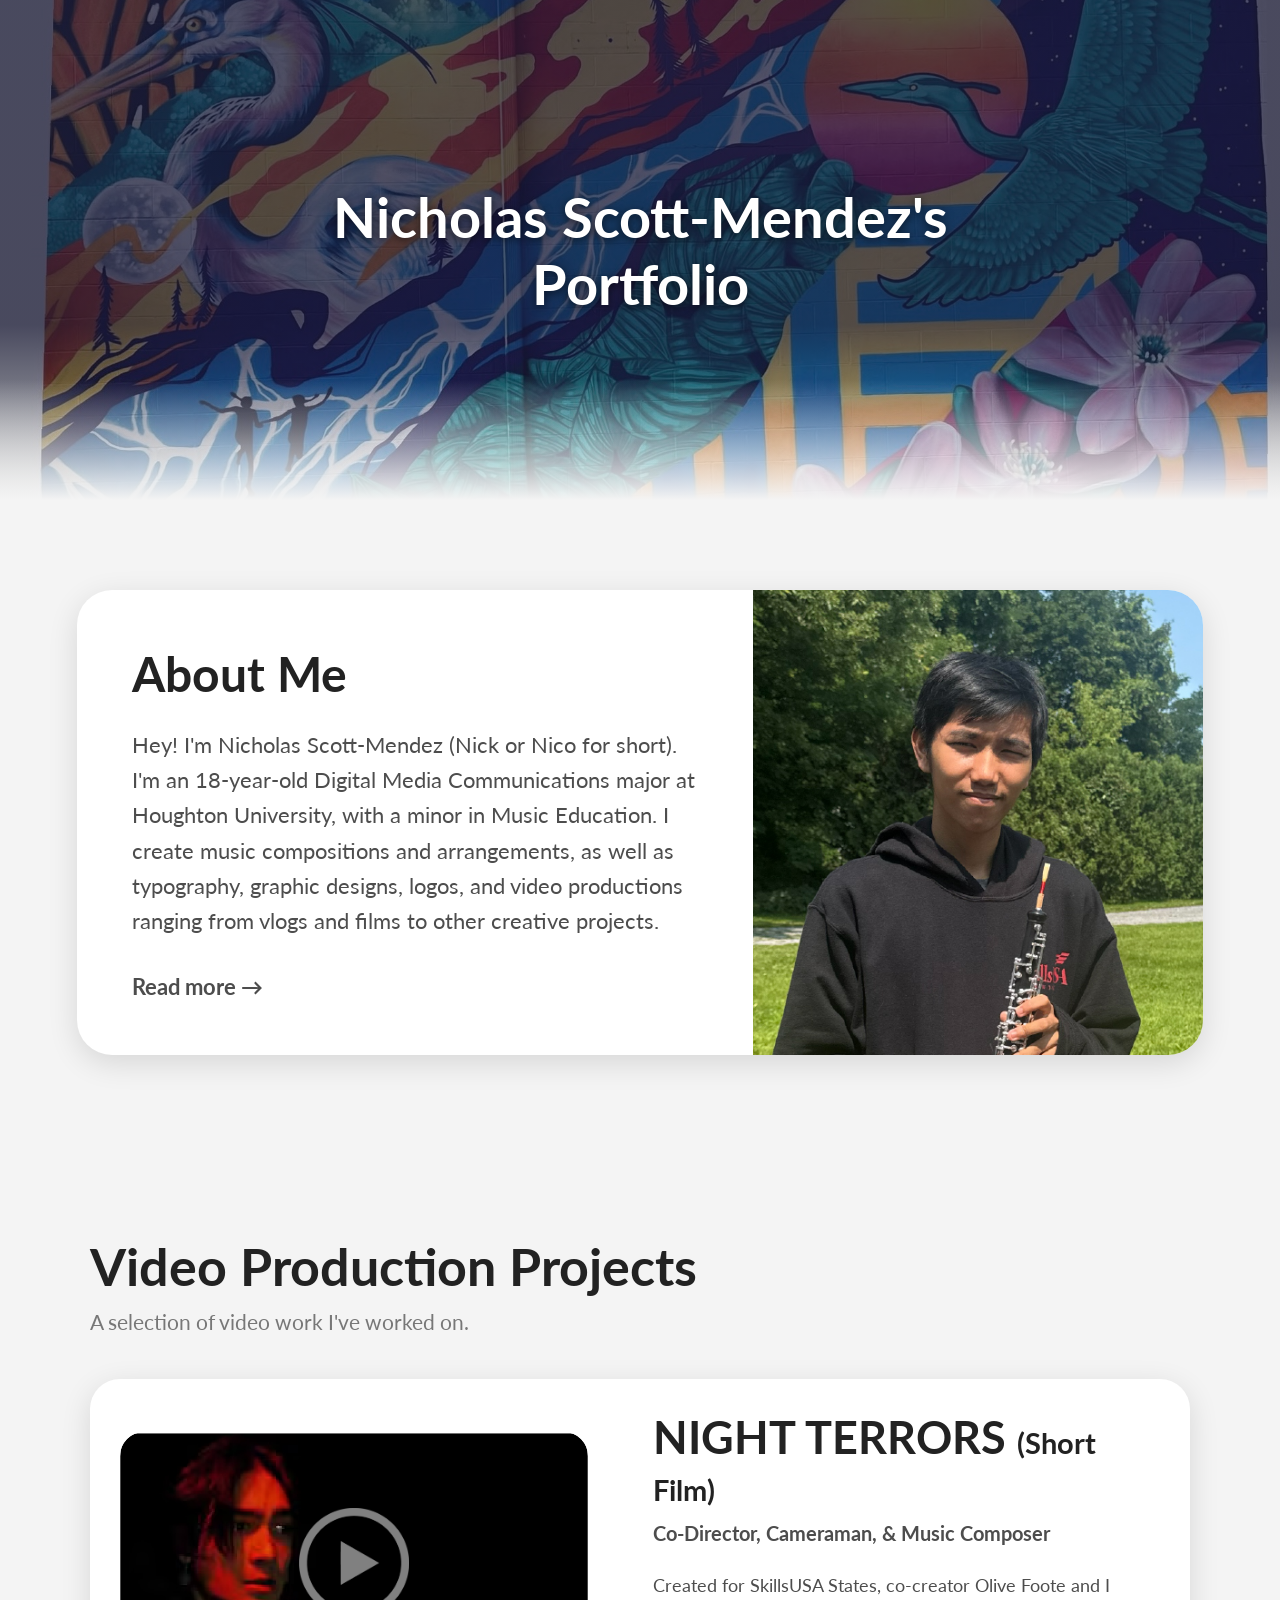
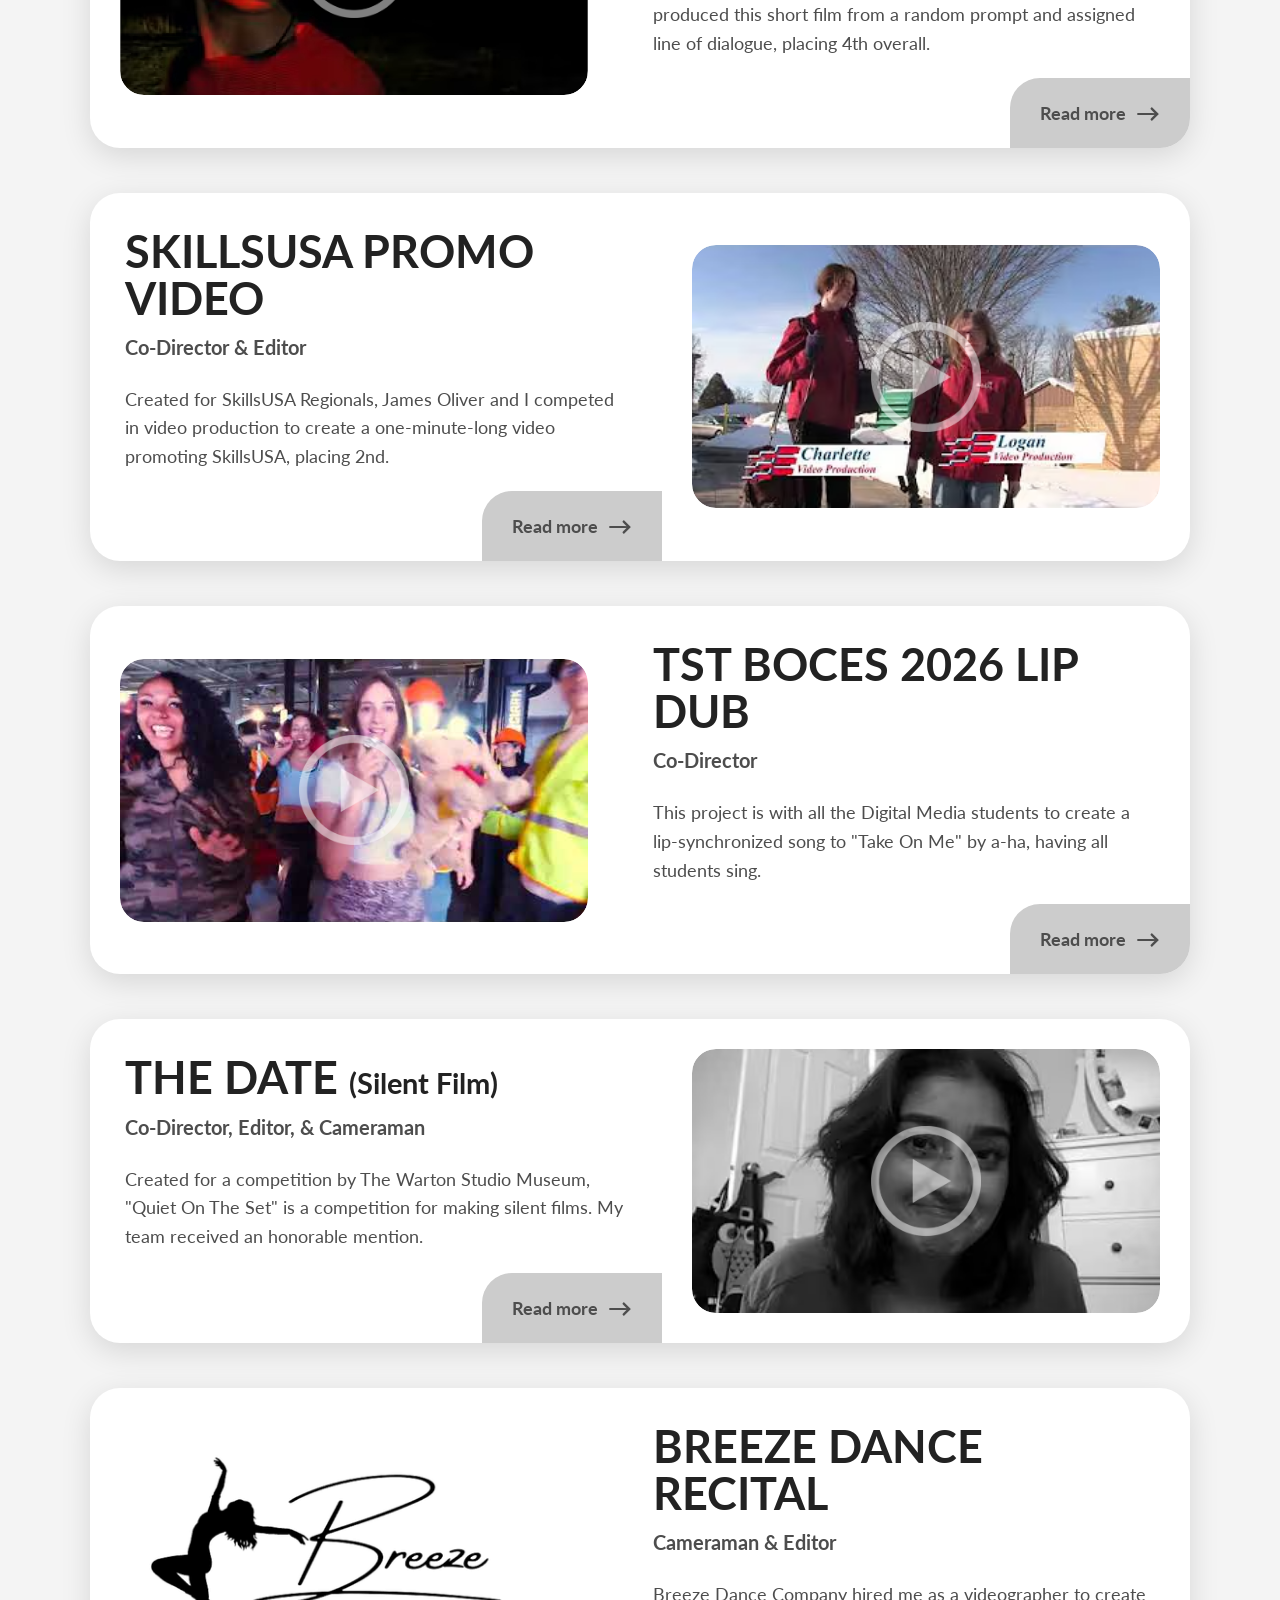
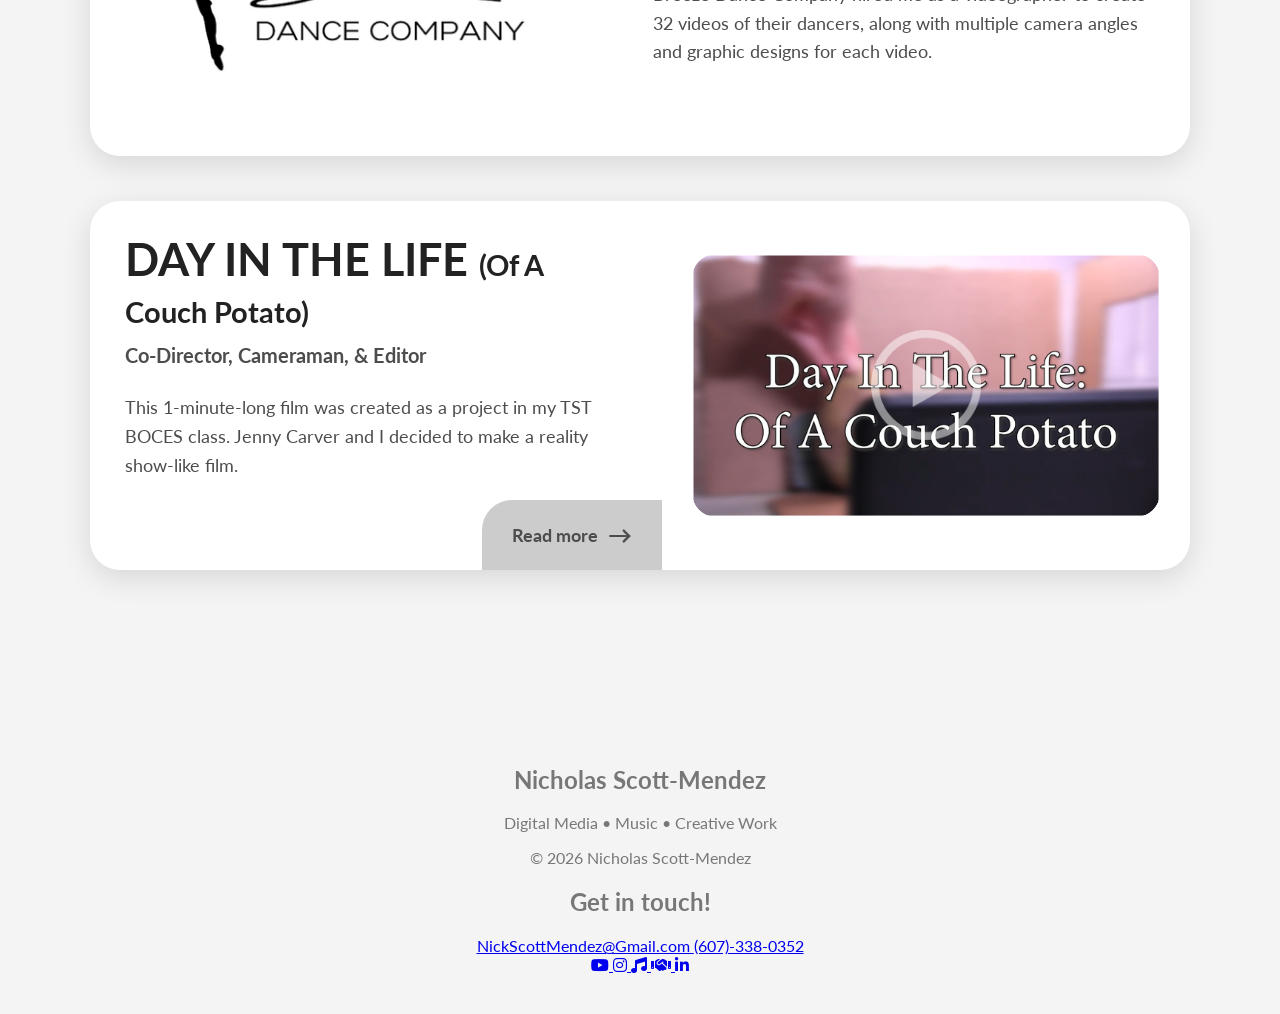
==== commit d828000b: "Add footer with contact details and social links Added footer section with contact information and s" ====
--- a/index.html
+++ b/index.html
@@ -7,6 +7,9 @@
     <title>Nicholas Scott-Mendez's Portfolio</title>
 
     <link rel="stylesheet" href="style.css">
+
+    <link rel="stylesheet"
+      href="https://cdnjs.cloudflare.com/ajax/libs/font-awesome/6.5.2/css/all.min.css">
 </head>
 
 <body>
@@ -58,7 +61,6 @@
             <p>A selection of video work I've worked on.</p>
         </div>
 
-
         <article class="project-card">
 
             <div class="project-media">
@@ -311,9 +313,8 @@
 
 </article>
         
-    </section>
-
-    <article class="project-card">
+
+    <article class="project-card reverse">
 
     <div class="project-media">
 
@@ -369,7 +370,93 @@
     </div>
 
 </article>
-    
-
+
+        </section>
+    <footer class="footer">
+
+    <div class="footer-content">
+
+        <div class="footer-left">
+
+            <h2>Nicholas Scott-Mendez</h2>
+
+            <p>
+                Digital Media • Music • Creative Work
+            </p>
+
+            <p class="footer-copyright">
+                © 2026 Nicholas Scott-Mendez
+            </p>
+
+        </div>
+
+
+        <div class="footer-contact">
+
+            <h2>Get in touch!</h2>
+
+            <a href="mailto:NickScottMendez@Gmail.com">
+                NickScottMendez@Gmail.com
+            </a>
+
+            <a href="tel:6073380352">
+                (607)-338-0352
+            </a>
+
+
+            <div class="social-links">
+
+                <a
+                    href="https://www.youtube.com/@NickScottMendez"
+                    target="_blank"
+                    rel="noopener noreferrer"
+                    aria-label="YouTube"
+                >
+                    <i class="fa-brands fa-youtube"></i>
+                </a>
+
+                <a
+                    href="https://www.instagram.com/nscottmendez/"
+                    target="_blank"
+                    rel="noopener noreferrer"
+                    aria-label="Instagram"
+                >
+                    <i class="fa-brands fa-instagram"></i>
+                </a>
+
+                <a
+                    href="https://musescore.com/user/83120443"
+                    target="_blank"
+                    rel="noopener noreferrer"
+                    aria-label="MuseScore"
+                >
+                    <i class="fa-solid fa-music"></i>
+                </a>
+
+                <a
+                    href="https://houghton.joinhandshake.com/profiles/houghton30"
+                    target="_blank"
+                    rel="noopener noreferrer"
+                    aria-label="Handshake"
+                >
+                    <i class="fa-solid fa-handshake"></i>
+                </a>
+
+                <a
+                    href="https://www.linkedin.com/in/nicholas-scott-mendez-906286311/"
+                    target="_blank"
+                    rel="noopener noreferrer"
+                    aria-label="LinkedIn"
+                >
+                    <i class="fa-brands fa-linkedin-in"></i>
+                </a>
+
+            </div>
+
+        </div>
+
+    </div>
+
+</footer>
 </body>
 </html>
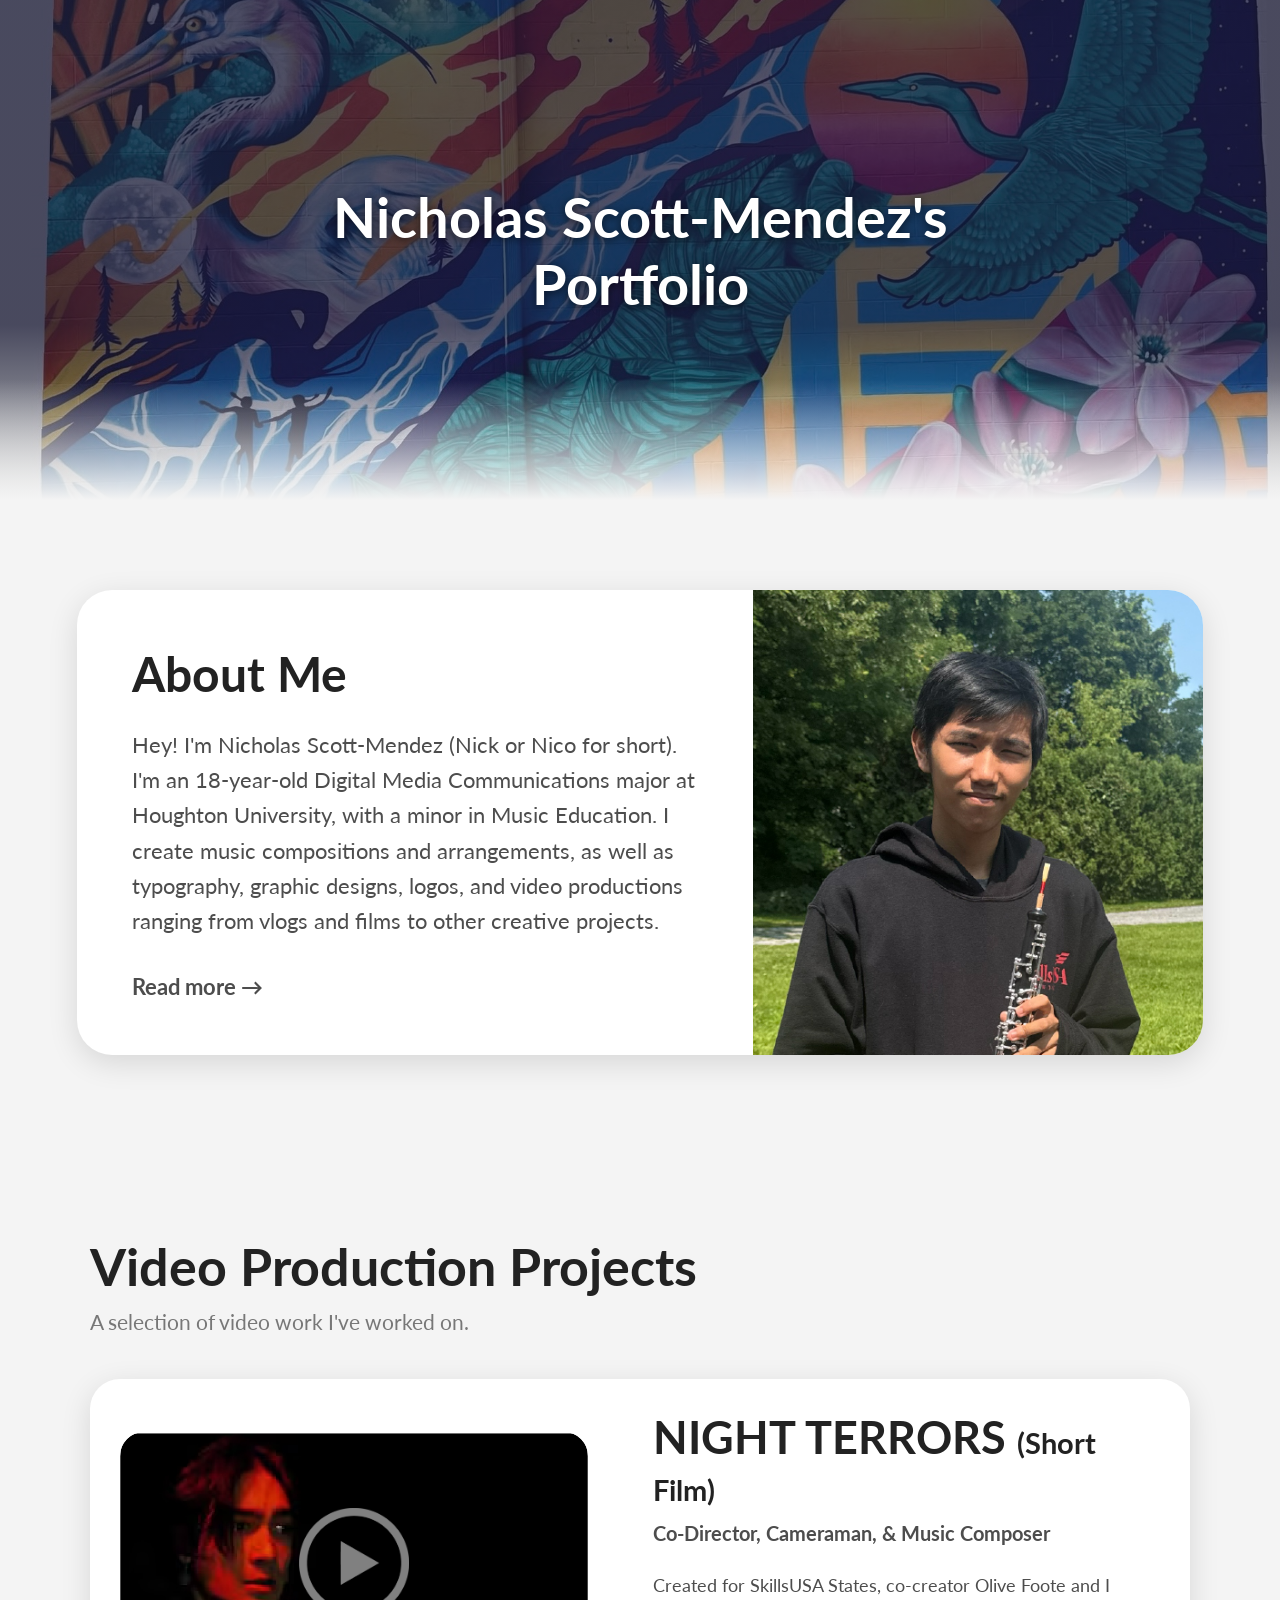
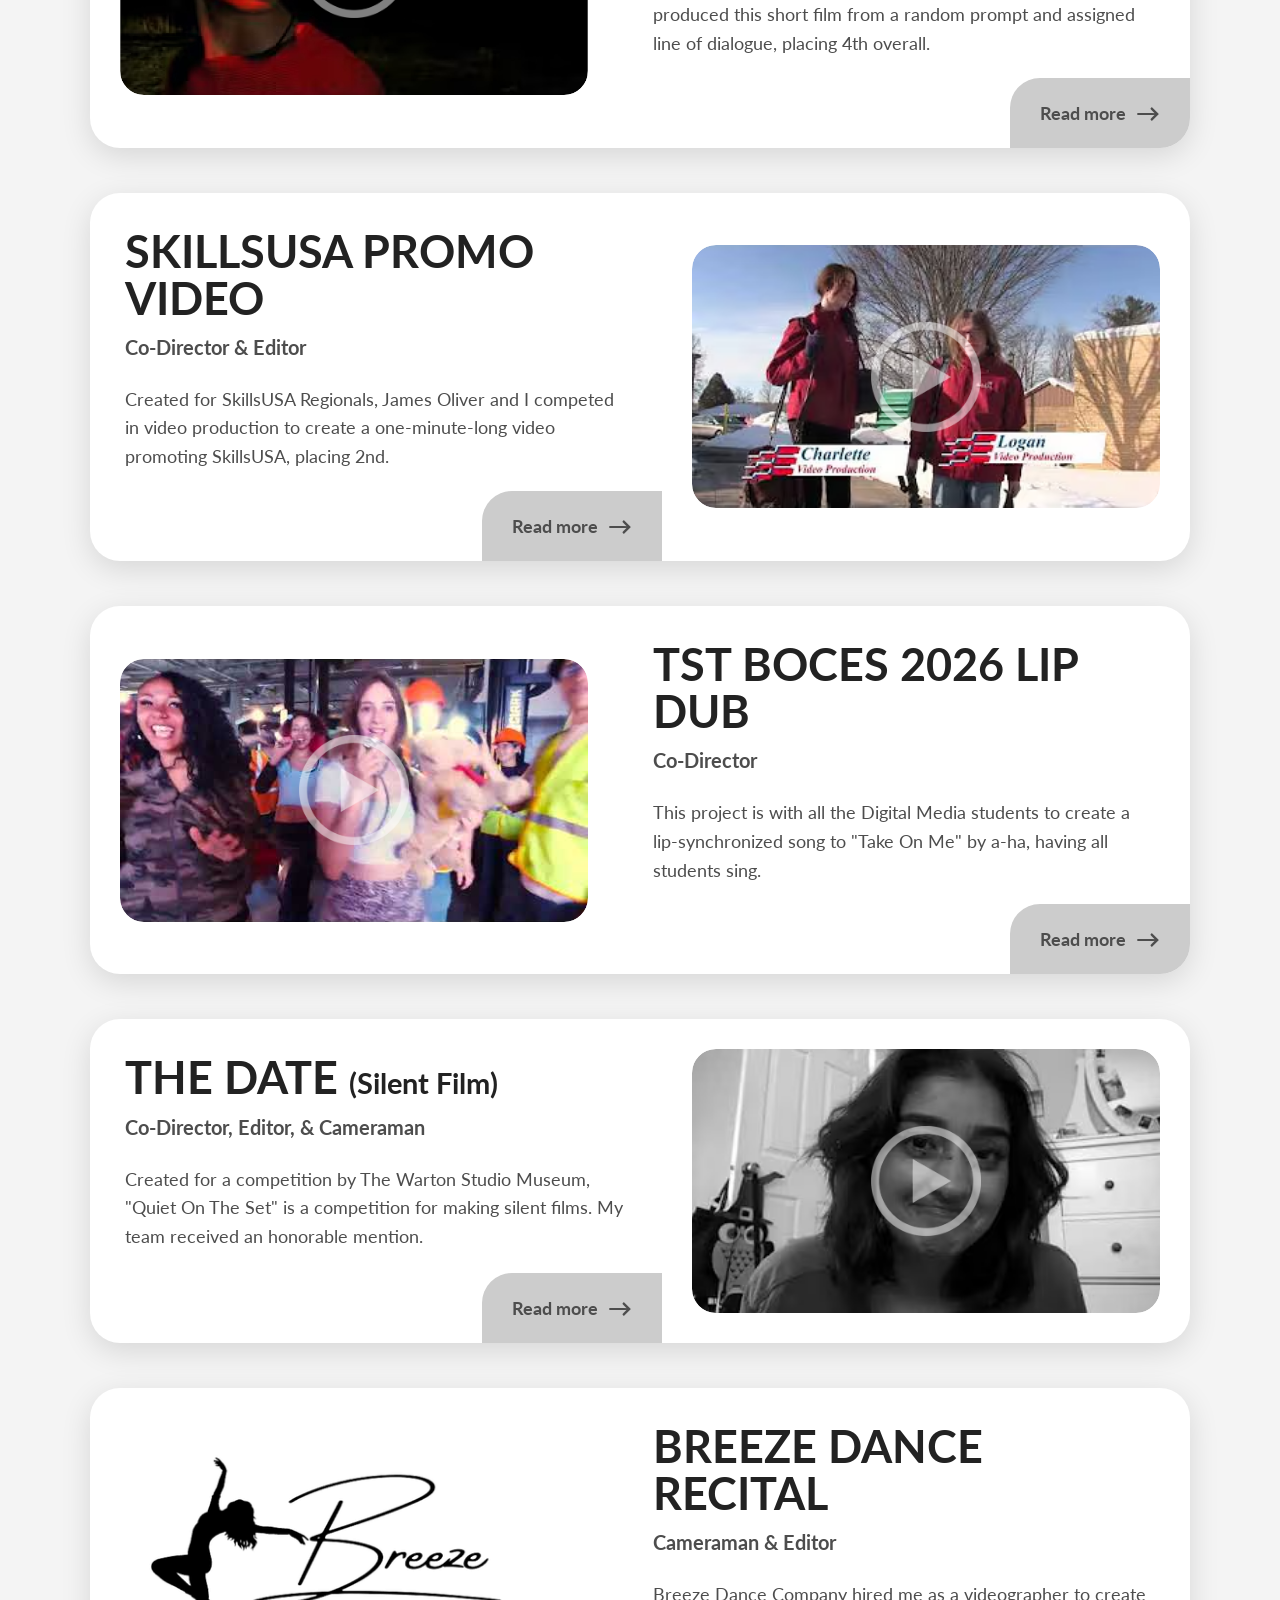
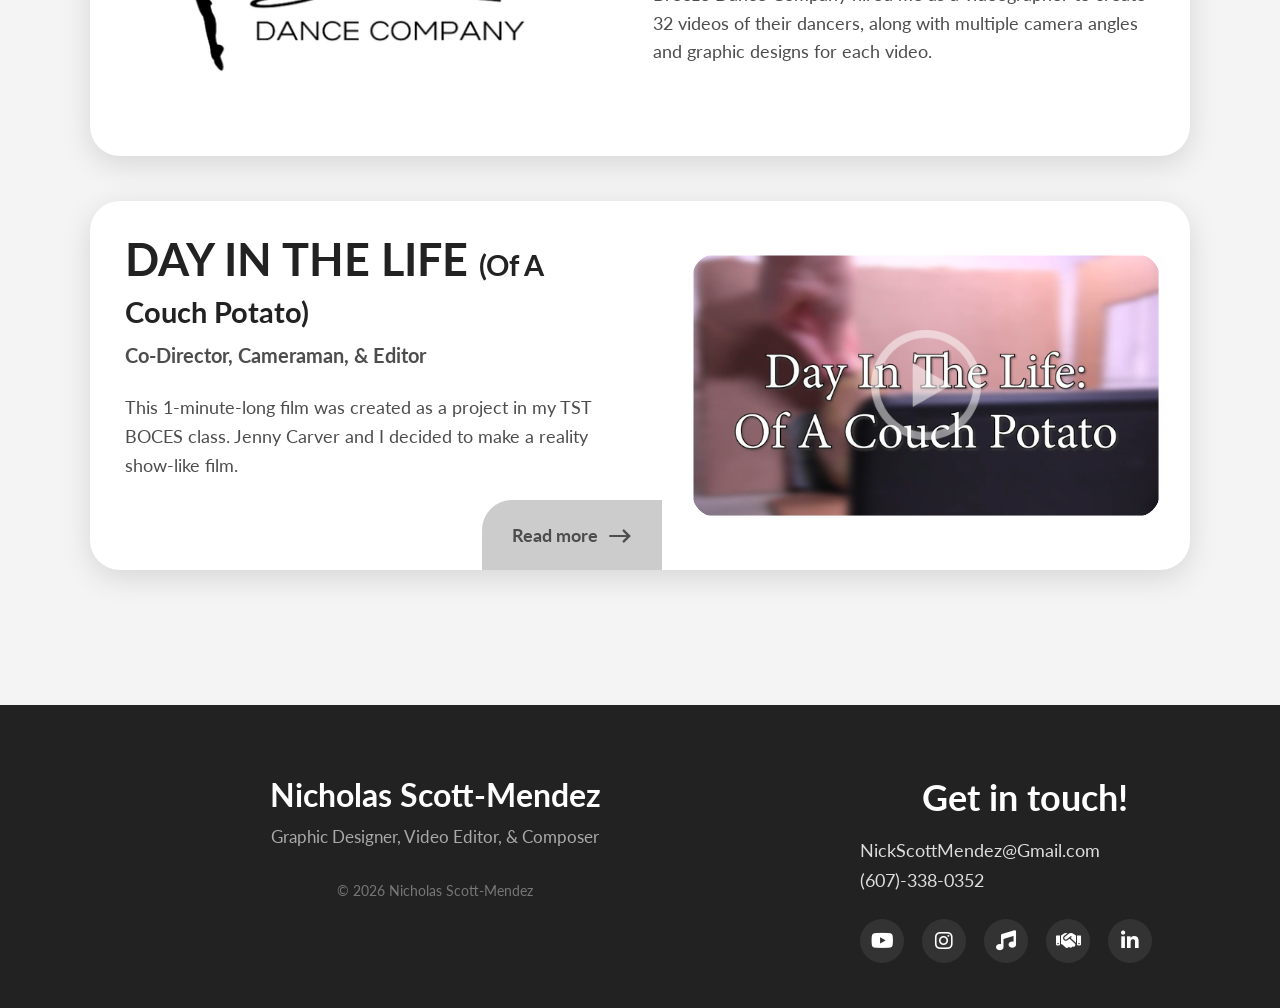
==== commit 097a5d14: "Update profession description in index.html" ====
--- a/index.html
+++ b/index.html
@@ -381,7 +381,7 @@
             <h2>Nicholas Scott-Mendez</h2>
 
             <p>
-                Digital Media • Music • Creative Work
+                Graphic Designer, Video Editor, & Composer
             </p>
 
             <p class="footer-copyright">
--- a/style.css
+++ b/style.css
@@ -708,6 +708,28 @@
 
 @media (max-width: 800px) {
 
+       /* Footer */
+
+    .footer {
+        padding: 55px 6% 35px;
+    }
+
+    .footer-content {
+        flex-direction: column;
+
+        gap: 45px;
+    }
+
+    .footer-contact {
+        min-width: 0;
+
+        width: 100%;
+    }
+
+    .footer-contact h2 {
+        font-size: 32px;
+    }
+   
     /* Banner */
 
     .banner {
@@ -851,3 +873,156 @@
 
     object-fit: cover;
 }
+
+/* =================================
+   Footer
+   ================================= */
+
+.footer {
+    padding: 70px 6% 45px;
+
+    background: #222222;
+
+    color: #ffffff;
+}
+
+.footer-content {
+    max-width: 1100px;
+
+    margin: 0 auto;
+
+    display: flex;
+
+    justify-content: space-between;
+    align-items: flex-start;
+
+    gap: 80px;
+}
+
+
+/* =================================
+   Left Side
+   ================================= */
+
+.footer-left {
+    flex: 1;
+}
+
+.footer-left h2 {
+    margin: 0 0 12px;
+
+    font-family: "Lato", sans-serif;
+
+    font-size: 32px;
+    font-weight: 700;
+
+    color: #ffffff;
+}
+
+.footer-left p {
+    margin: 0;
+
+    font-family: "Lato", sans-serif;
+
+    font-size: 17px;
+
+    color: #aaaaaa;
+}
+
+.footer-left .footer-copyright {
+    margin-top: 35px;
+
+    font-size: 14px;
+
+    color: #777777;
+}
+
+
+/* =================================
+   Get In Touch
+   ================================= */
+
+.footer-contact {
+    min-width: 330px;
+}
+
+.footer-contact h2 {
+    margin: 0 0 20px;
+
+    font-family: "Lato", sans-serif;
+
+    font-size: 36px;
+    font-weight: 700;
+
+    color: #ffffff;
+}
+
+.footer-contact > a {
+    display: block;
+
+    width: fit-content;
+
+    margin-bottom: 8px;
+
+    font-family: "Lato", sans-serif;
+
+    font-size: 18px;
+
+    color: #dddddd;
+
+    text-decoration: none;
+
+    transition: color 0.2s ease;
+}
+
+.footer-contact > a:hover {
+    color: #ffffff;
+
+    text-decoration: underline;
+}
+
+
+/* =================================
+   Social Media Icons
+   ================================= */
+
+.social-links {
+    display: flex;
+
+    align-items: center;
+
+    gap: 18px;
+
+    margin-top: 28px;
+}
+
+.social-links a {
+    width: 44px;
+    height: 44px;
+
+    display: flex;
+
+    align-items: center;
+    justify-content: center;
+
+    border-radius: 50%;
+
+    background: #333333;
+
+    color: #ffffff;
+
+    font-size: 20px;
+
+    text-decoration: none;
+
+    transition:
+        transform 0.2s ease,
+        background 0.2s ease;
+}
+
+.social-links a:hover {
+    transform: translateY(-4px);
+
+    background: #444444;
+}
+
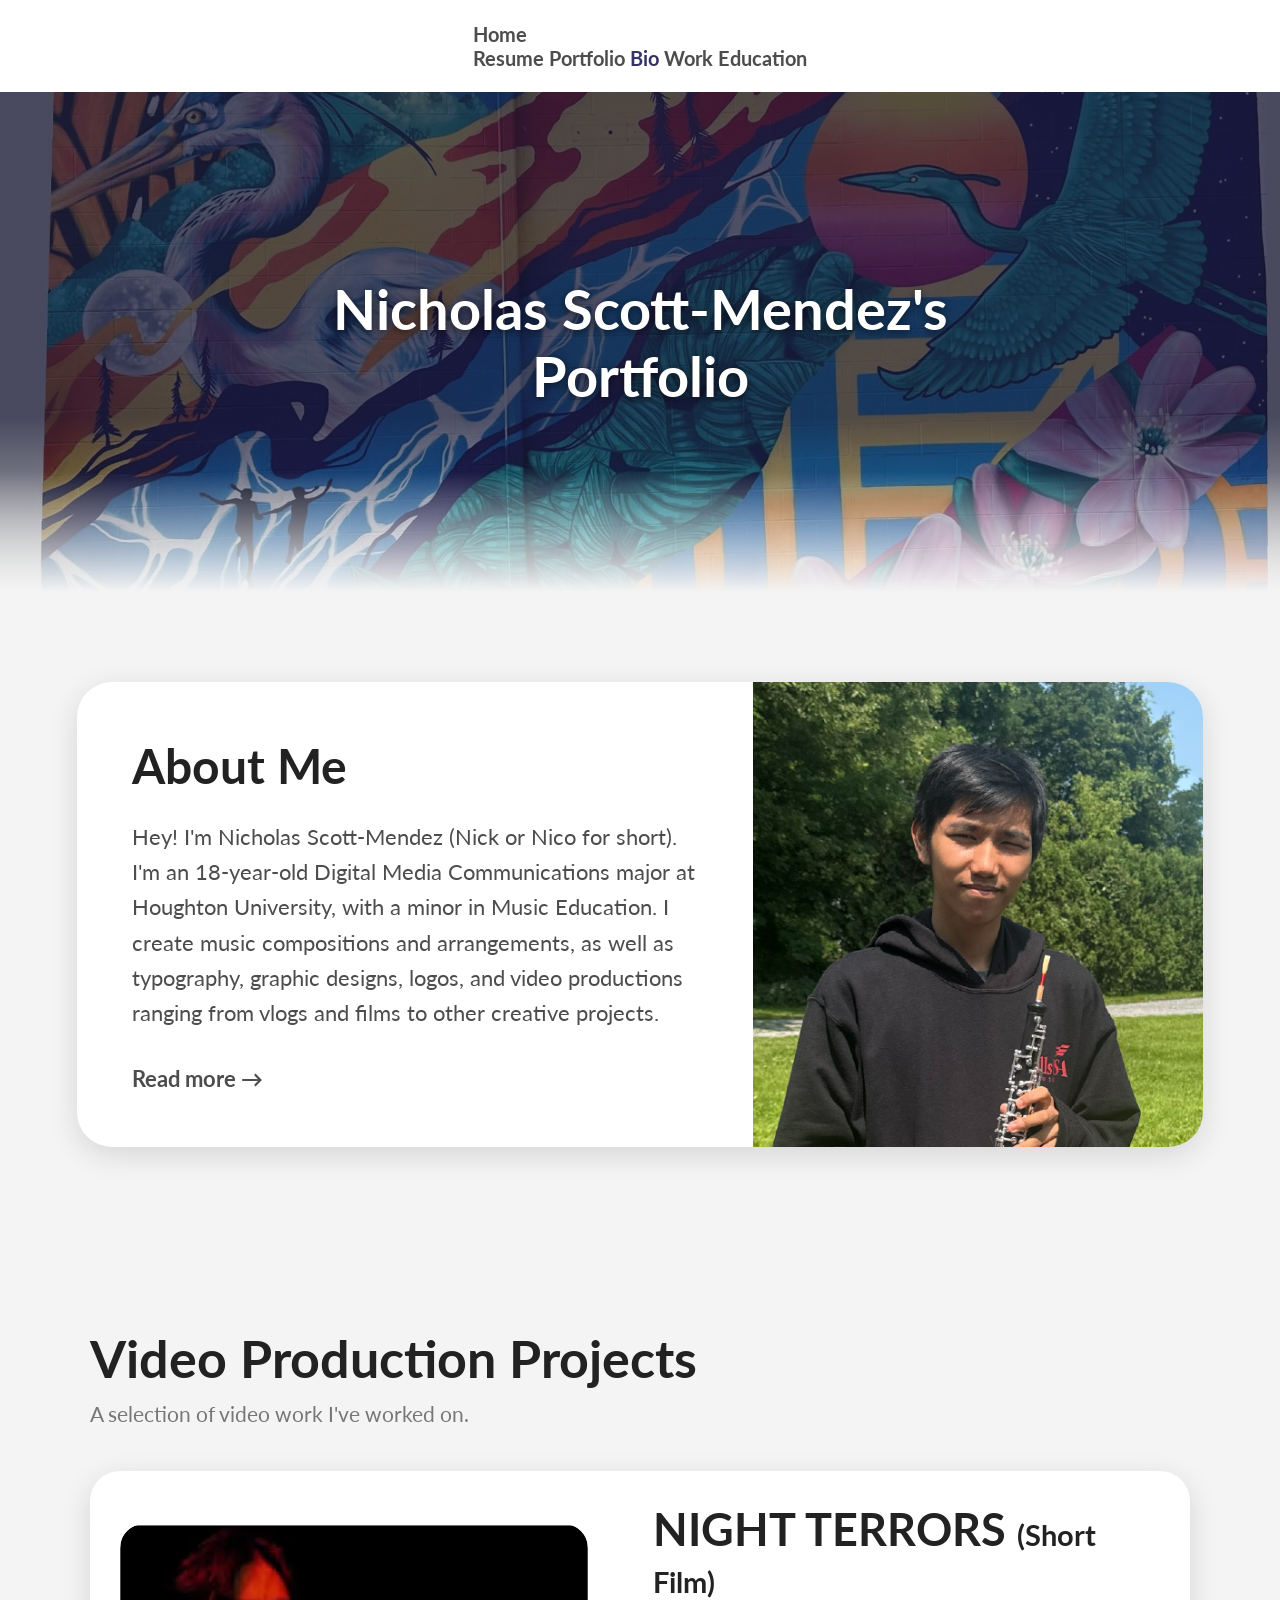
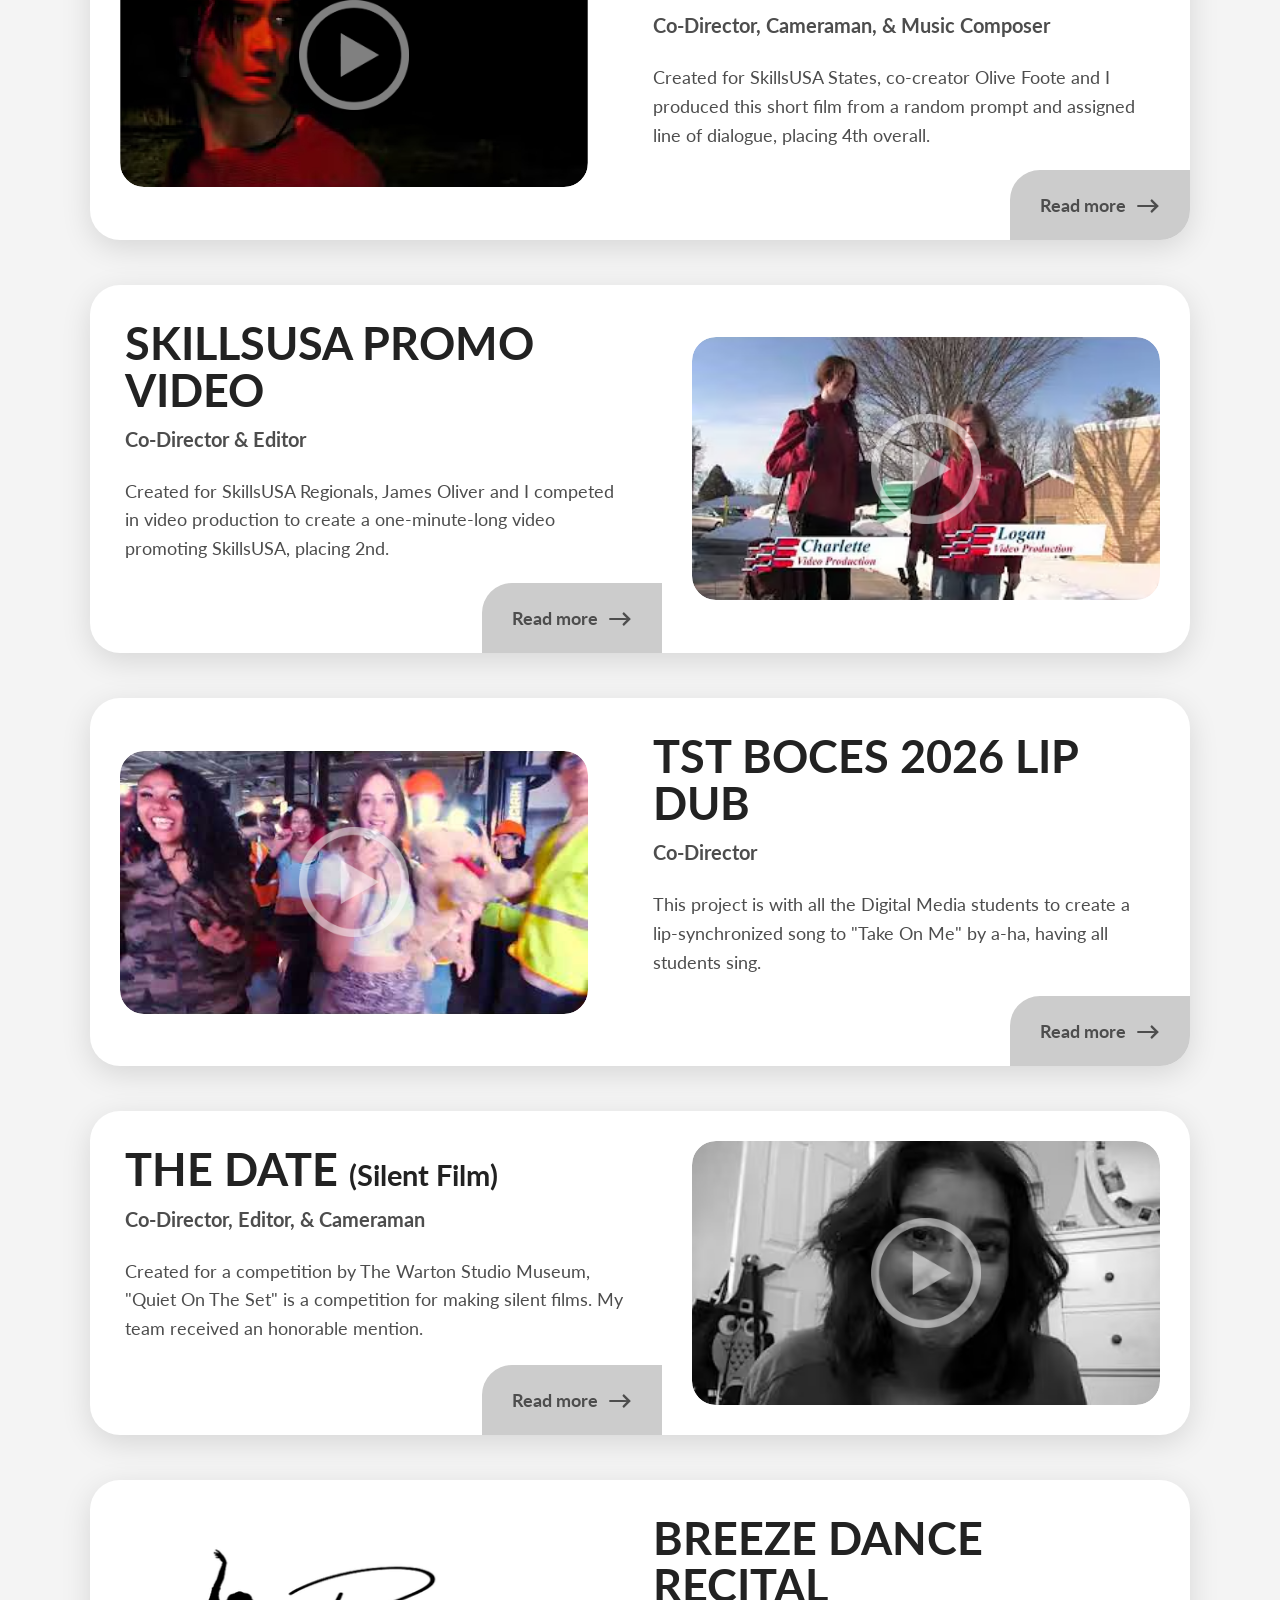
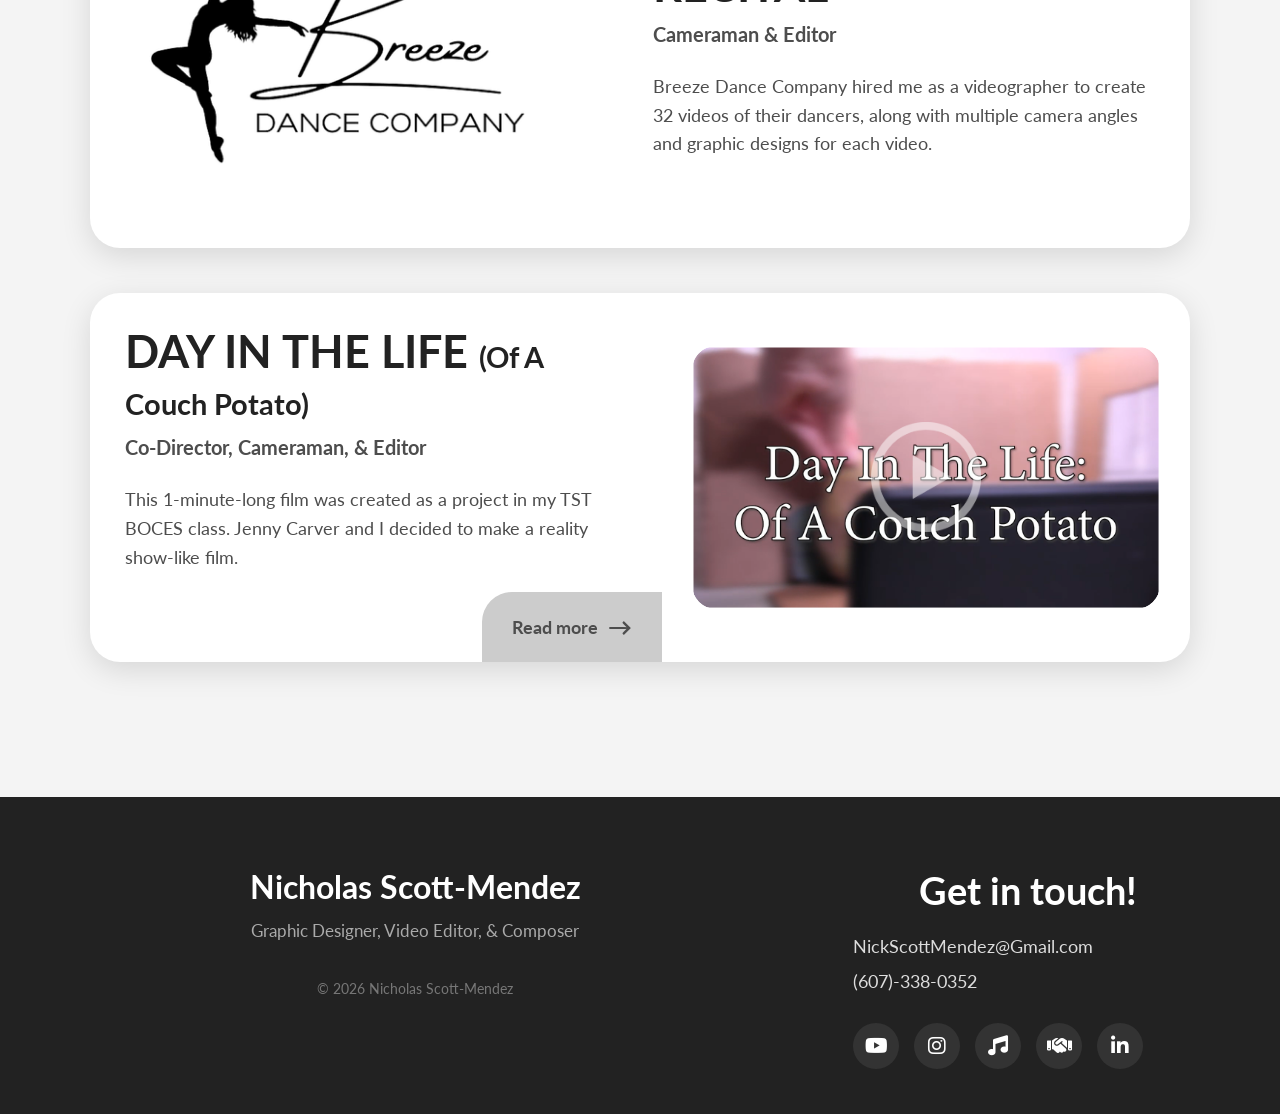
==== commit 30ae4f11: "Add navigation bar to index.html" ====
--- a/index.html
+++ b/index.html
@@ -14,6 +14,42 @@
 
 <body>
 
+    <nav class="navbar">
+
+    <div class="navbar-content">
+
+        <a href="index.html" class="nav-home">
+            Home
+        </a>
+
+        <div class="nav-links">
+
+            <a href="resume.html">
+                Resume
+            </a>
+
+            <a href="index.html">
+                Portfolio
+            </a>
+
+            <a href="about.html" class="active">
+                Bio
+            </a>
+
+            <a href="work.html">
+                Work
+            </a>
+
+            <a href="education.html">
+                Education
+            </a>
+
+        </div>
+
+    </div>
+
+</nav>
+    
     <header class="banner">
         <h1>Nicholas Scott-Mendez's<br>Portfolio</h1>
     </header>
--- a/style.css
+++ b/style.css
@@ -1026,3 +1026,189 @@
     background: #444444;
 }
 
+/* =================================
+   Footer
+   ================================= */
+
+.footer {
+    width: 100%;
+
+    padding: 70px 6% 45px;
+
+    background: #222222;
+
+    color: #ffffff;
+}
+
+.footer-content {
+    max-width: 1200px;
+
+    margin: 0 auto;
+
+    display: flex;
+
+    justify-content: space-between;
+    align-items: flex-start;
+
+    gap: 100px;
+}
+
+
+/* =================================
+   Footer - Left
+   ================================= */
+
+.footer-left {
+    flex: 1;
+}
+
+.footer-left h2 {
+    margin: 0 0 12px;
+
+    font-family: "Lato", sans-serif;
+
+    font-size: 32px;
+    font-weight: 700;
+
+    color: #ffffff;
+}
+
+.footer-left p {
+    margin: 0;
+
+    font-family: "Lato", sans-serif;
+
+    font-size: 17px;
+
+    line-height: 1.5;
+
+    color: #aaaaaa;
+}
+
+.footer-left .footer-copyright {
+    margin-top: 35px;
+
+    font-size: 14px;
+
+    color: #777777;
+}
+
+
+/* =================================
+   Footer - Contact
+   ================================= */
+
+.footer-contact {
+    min-width: 350px;
+}
+
+.footer-contact h2 {
+    margin: 0 0 20px;
+
+    font-family: "Lato", sans-serif;
+
+    font-size: 38px;
+    font-weight: 700;
+
+    color: #ffffff;
+}
+
+.footer-contact > a {
+    display: block;
+
+    width: fit-content;
+
+    margin-bottom: 8px;
+
+    font-family: "Lato", sans-serif;
+
+    font-size: 18px;
+
+    line-height: 1.5;
+
+    color: #dddddd;
+
+    text-decoration: none;
+
+    transition: color 0.2s ease;
+}
+
+.footer-contact > a:hover {
+    color: #ffffff;
+
+    text-decoration: underline;
+}
+
+
+/* =================================
+   Social Icons
+   ================================= */
+
+.social-links {
+    display: flex;
+
+    align-items: center;
+
+    gap: 15px;
+
+    margin-top: 28px;
+}
+
+.social-links a {
+    width: 46px;
+    height: 46px;
+
+    display: flex;
+
+    align-items: center;
+    justify-content: center;
+
+    border-radius: 50%;
+
+    background: #333333;
+
+    color: #ffffff;
+
+    font-size: 20px;
+
+    text-decoration: none;
+
+    transition:
+        transform 0.2s ease,
+        background 0.2s ease;
+}
+
+.social-links a:hover {
+    transform: translateY(-4px);
+
+    background: #444444;
+}
+
+
+/* =================================
+   Footer - Mobile
+   ================================= */
+
+@media (max-width: 800px) {
+
+    .footer {
+        padding: 55px 6% 35px;
+    }
+
+    .footer-content {
+        flex-direction: column;
+
+        gap: 45px;
+    }
+
+    .footer-contact {
+        min-width: 0;
+
+        width: 100%;
+    }
+
+    .footer-contact h2 {
+        font-size: 32px;
+    }
+
+}
